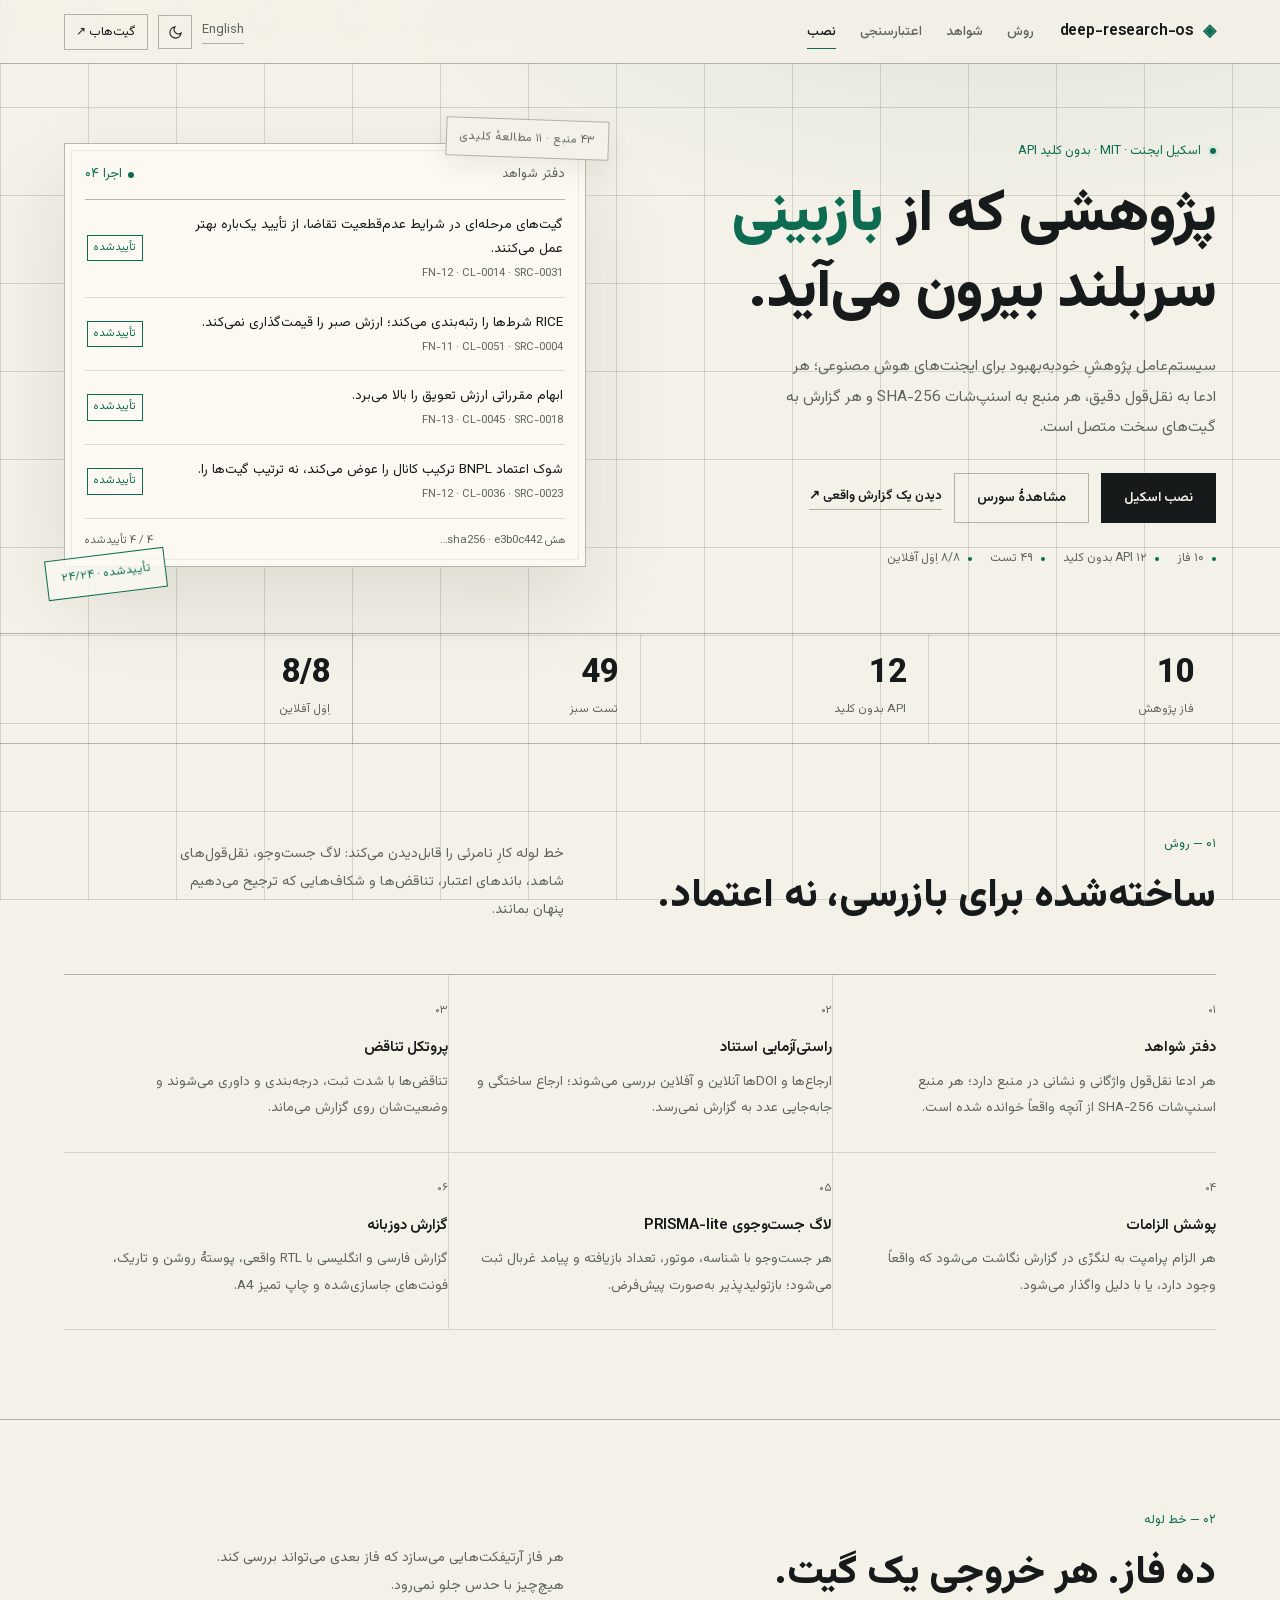
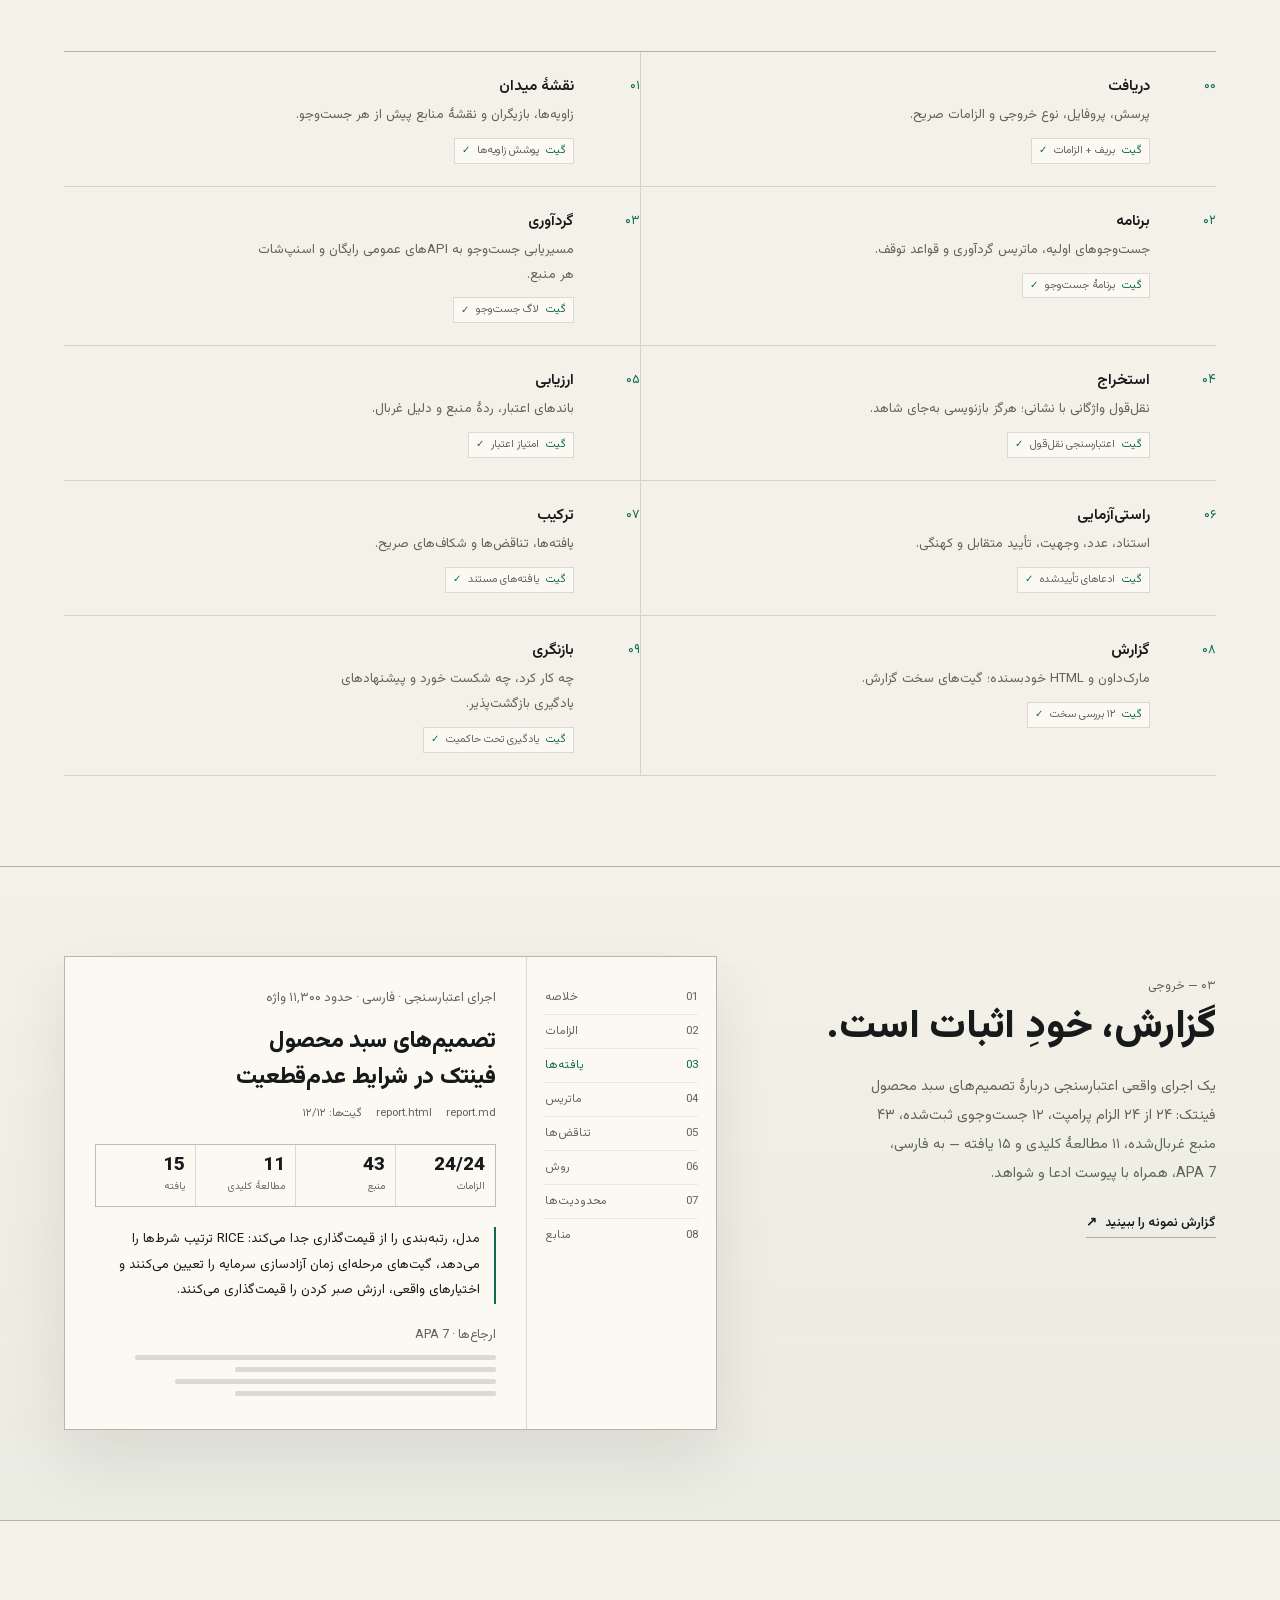
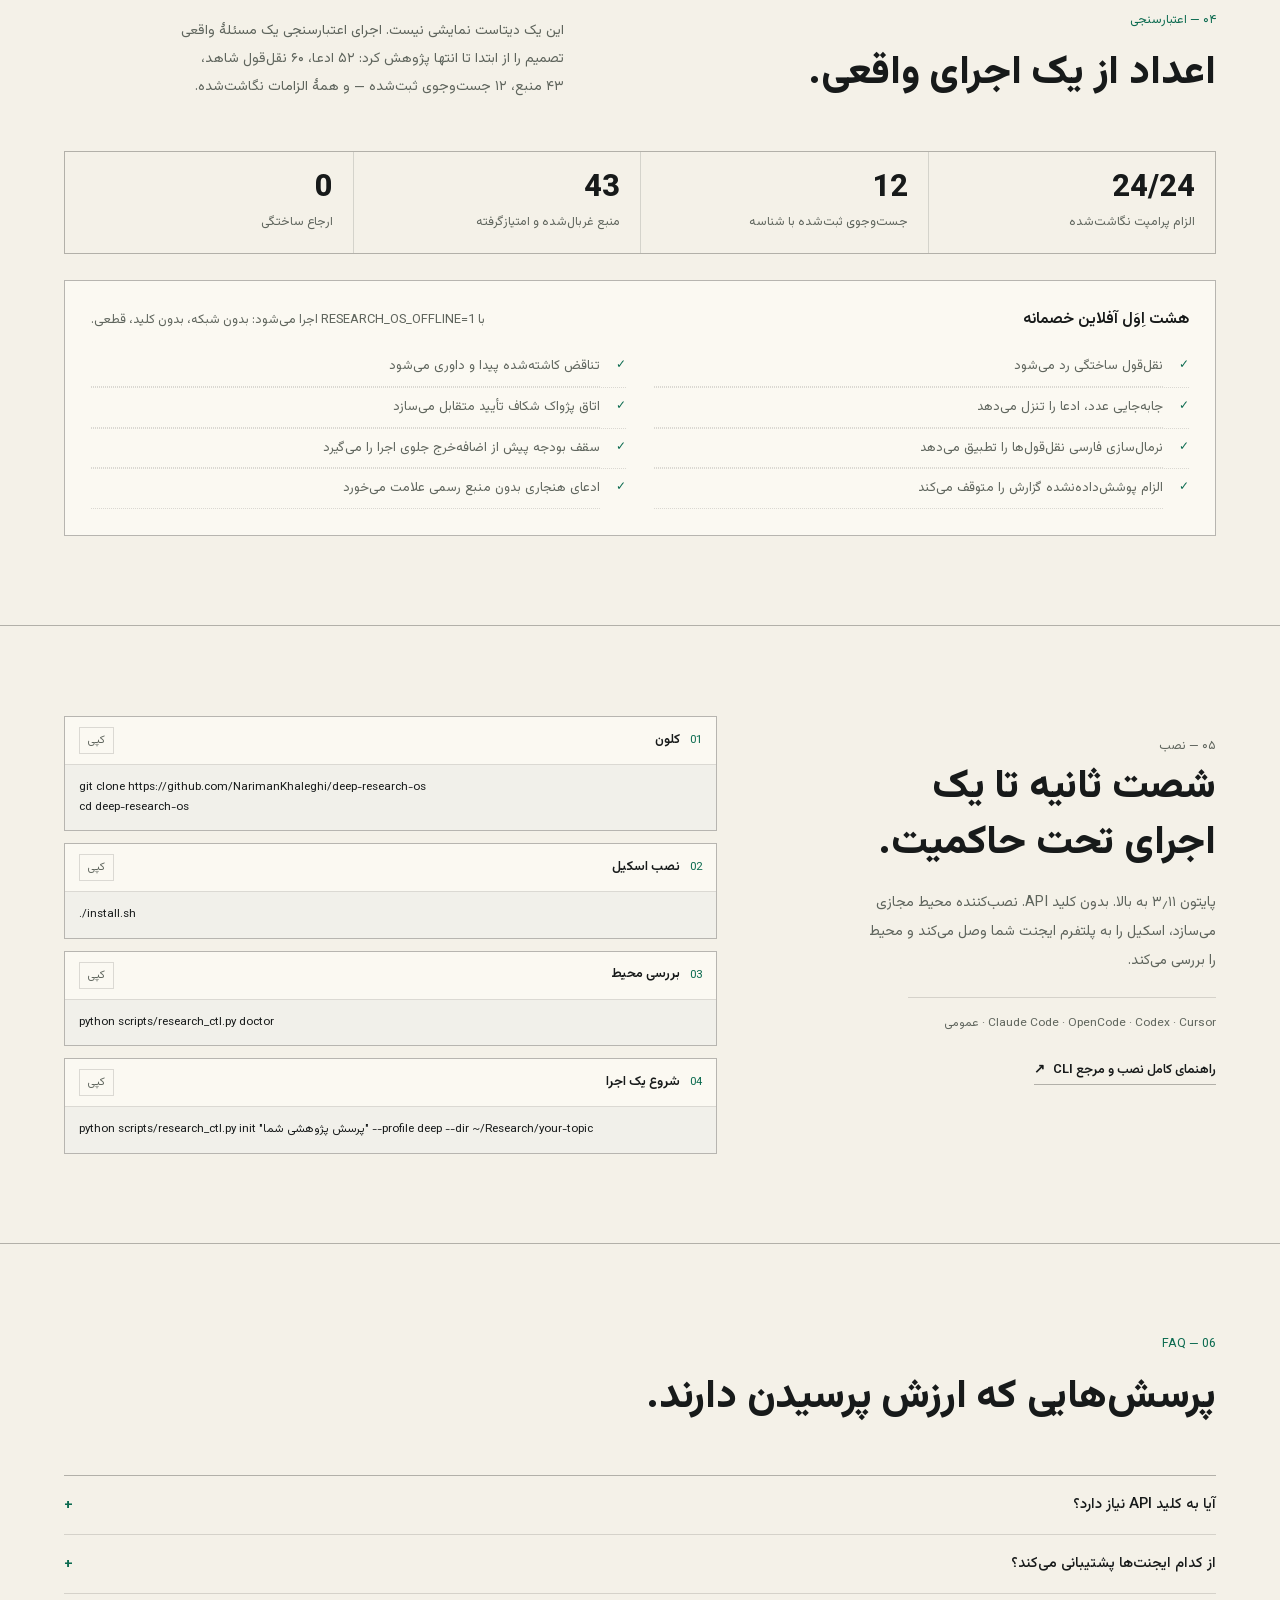
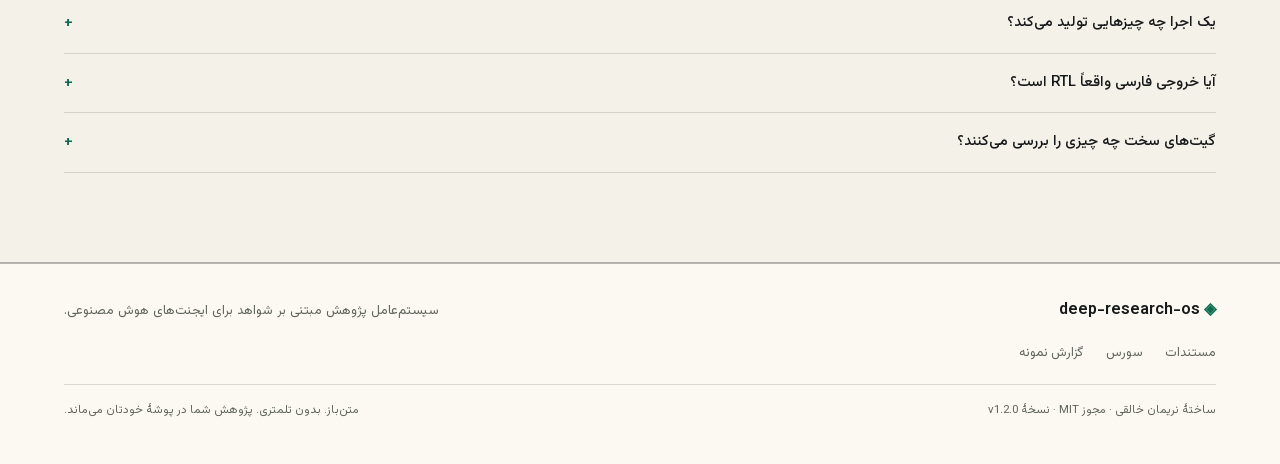
==== docs/fa/index.html @ d4788455 "feat(v1.2.0): bilingual research-instrument reports and Pages site - add EN/FA report i18n, claim & " ====
<!doctype html>
<html lang="fa" dir="rtl">
<head>
<meta charset="utf-8">
<meta name="viewport" content="width=device-width, initial-scale=1">
<meta name="color-scheme" content="light dark">
<title>deep-research-os — پژوهشی که از بازبینی سربلند بیرون می‌آید</title>
<meta name="description" content="سیستم‌عامل پژوهش متن‌باز برای ایجنت‌های هوش مصنوعی: دفتر شواهد، راستی‌آزمایی استناد، پروتکل تناقض، پوشش الزامات و گزارش دوزبانه با گیت‌های سخت. مجوز MIT، بدون کلید API.">
<meta name="author" content="Nariman Khaleghi">
<meta name="robots" content="index, follow, max-image-preview:large">
<link rel="canonical" href="https://narimankhaleghi.github.io/deep-research-os/fa/">
<link rel="alternate" hreflang="en" href="https://narimankhaleghi.github.io/deep-research-os/">
<link rel="alternate" hreflang="fa" href="https://narimankhaleghi.github.io/deep-research-os/fa/">
<link rel="alternate" hreflang="x-default" href="https://narimankhaleghi.github.io/deep-research-os/">

<meta property="og:type" content="website">
<meta property="og:site_name" content="deep-research-os">
<meta property="og:title" content="deep-research-os — پژوهشی که از بازبینی سربلند بیرون می‌آید">
<meta property="og:description" content="هر ادعا به نقل‌قول واژگانی، هر منبع به اسنپ‌شات SHA-256 و هر گزارش به گیت‌های سخت متصل است. متن‌باز، MIT، بدون نیاز به کلید API.">
<meta property="og:url" content="https://narimankhaleghi.github.io/deep-research-os/fa/">
<meta property="og:image" content="https://narimankhaleghi.github.io/deep-research-os/assets/og-fa.png">
<meta property="og:image:width" content="1200">
<meta property="og:image:height" content="630">
<meta property="og:image:alt" content="deep-research-os — پژوهشی که از بازبینی سربلند بیرون می‌آید">
<meta property="og:locale" content="fa_IR">
<meta property="og:locale:alternate" content="en_US">
<meta name="twitter:card" content="summary_large_image">
<meta name="twitter:title" content="deep-research-os — پژوهشی که از بازبینی سربلند بیرون می‌آید">
<meta name="twitter:description" content="هر ادعا به نقل‌قول واژگانی، هر منبع به اسنپ‌شات SHA-256 و هر گزارش به گیت‌های سخت متصل است. متن‌باز، MIT، بدون نیاز به کلید API.">
<meta name="twitter:image" content="https://narimankhaleghi.github.io/deep-research-os/assets/og-fa.png">

<meta name="theme-color" content="#f4f1e8" media="(prefers-color-scheme: light)">
<meta name="theme-color" content="#101412" media="(prefers-color-scheme: dark)">
<link rel="icon" href="../assets/favicon.svg" type="image/svg+xml">
<link rel="preload" href="../assets/fonts/vazirmatn-var.woff2" as="font" type="font/woff2" crossorigin>
<link rel="stylesheet" href="../assets/site.css?v=f79519493f">
<script type="application/ld+json">{"@context":"https://schema.org","@graph":[{"@type":"SoftwareApplication","name":"deep-research-os","description":"سیستم‌عامل پژوهش متن‌باز برای ایجنت‌های هوش مصنوعی: دفتر شواهد، راستی‌آزمایی استناد، پروتکل تناقض، پوشش الزامات و گزارش دوزبانه با گیت‌های سخت. مجوز MIT، بدون کلید API.","url":"https://narimankhaleghi.github.io/deep-research-os/fa/","image":"https://narimankhaleghi.github.io/deep-research-os/assets/og-fa.png","inLanguage":"fa","applicationCategory":"DeveloperApplication","operatingSystem":"Linux, macOS, Windows","softwareVersion":"1.2.0","codeRepository":"https://github.com/NarimanKhaleghi/deep-research-os","license":"https://opensource.org/license/mit","author":{"@type":"Person","name":"Nariman Khaleghi"},"offers":{"@type":"Offer","price":"0","priceCurrency":"USD"},"featureList":["دفتر شواهد","راستی‌آزمایی استناد","پروتکل تناقض","پوشش الزامات","لاگ جست‌وجوی PRISMA-lite","گزارش دوزبانه"]},{"@type":"FAQPage","inLanguage":"fa","mainEntity":[{"@type":"Question","name":"آیا به کلید API نیاز دارد؟","acceptedAnswer":{"@type":"Answer","text":"نه. دوازده API عمومی رایگان جست‌وجو، واکشی وب و استخراج PDF بدون کلید کار می‌کنند. کلید اختیاری فقط ظرفیت اضافه می‌کند؛ خط لوله برای اجرای بدون کلید طراحی شده است."}},{"@type":"Question","name":"از کدام ایجنت‌ها پشتیبانی می‌کند؟","acceptedAnswer":{"@type":"Answer","text":"Claude Code، OpenCode، Codex، Cursor و هر پوشهٔ اسکیل عمومی. نصب‌کننده پلتفرم‌ها را خودکار تشخیص می‌دهد و گردش‌کار در SKILL.md است."}},{"@type":"Question","name":"یک اجرا چه چیزهایی تولید می‌کند؟","acceptedAnswer":{"@type":"Answer","text":"بریف و برنامه، ژورنال جست‌وجو، اسنپ‌شات منابع، دفتر شواهد، گزارش راستی‌آزمایی، یافته‌ها، report.md، گزارش HTML خودبسنده و بازنگری."}},{"@type":"Question","name":"آیا خروجی فارسی واقعاً RTL است؟","acceptedAnswer":{"@type":"Answer","text":"بله. گزارش‌ها به انگلیسی یا فارسی (تشخیص خودکار یا --lang fa) با چیدمان راست‌به‌چپ، فونت وزیرمتن جاسازی‌شده، برچسب‌های ترجمه‌شده و ارجاع APA 7 رندر می‌شوند."}},{"@type":"Question","name":"گیت‌های سخت چه چیزی را بررسی می‌کنند؟","acceptedAnswer":{"@type":"Answer","text":"حل‌شدن شناسه‌ها، استناد هر سطر واقعی، تطابق اعداد با منابع، نبود جای‌نگهدار، نمایش تناقض‌های باز، برچسب ادعاهای ضعیف، پوشش الزامات و کامل‌بودن فیلدهای کتاب‌شناسی."}}]},{"@type":"HowTo","name":"شصت ثانیه تا یک اجرای تحت حاکمیت.","description":"پایتون ۳٫۱۱ به بالا. بدون کلید API. نصب‌کننده محیط مجازی می‌سازد، اسکیل را به پلتفرم ایجنت شما وصل می‌کند و محیط را بررسی می‌کند.","inLanguage":"fa","url":"https://narimankhaleghi.github.io/deep-research-os/fa/#install","step":[{"@type":"HowToStep","position":1,"name":"کلون","text":"کلون: git clone https://github.com/NarimanKhaleghi/deep-research-os\ncd deep-research-os"},{"@type":"HowToStep","position":2,"name":"نصب اسکیل","text":"نصب اسکیل: ./install.sh"},{"@type":"HowToStep","position":3,"name":"بررسی محیط","text":"بررسی محیط: python scripts/research_ctl.py doctor"},{"@type":"HowToStep","position":4,"name":"شروع یک اجرا","text":"شروع یک اجرا: python scripts/research_ctl.py init \"پرسش پژوهشی شما\" --profile deep --dir ~/Research/your-topic"}]}]}</script>
<script>
(function(){document.documentElement.classList.add("js");try{var t=localStorage.getItem("dro.theme");if(t){document.documentElement.setAttribute("data-theme",t);}}catch(e){}})();
</script>
</head>
<body>
<a class="skip" href="#main">پرش به محتوا</a>

<header class="nav">
  <div class="wrap nav-inner">
    <a class="brand" href="../" aria-label="deep-research-os — home">
      <span class="mark" aria-hidden="true">◈</span> deep-research-os
    </a>
    <nav class="navlinks" id="navlinks" aria-label="Primary">
      <a href="#how">روش</a>
      <a href="#evidence">شواهد</a>
      <a href="#validation">اعتبارسنجی</a>
      <a href="#install">نصب</a>
    </nav>
    <div class="tools">
      <a class="langbtn" href="../" hreflang="en" lang="en">English</a>
      <button class="iconbtn" id="theme-toggle" type="button" aria-pressed="false" aria-label="تغییر پوسته" title="تغییر پوسته">
        <svg class="icon-moon" viewBox="0 0 24 24" fill="none" stroke="currentColor" stroke-width="1.7" aria-hidden="true"><path d="M21 12.8A9 9 0 1 1 11.2 3a7 7 0 0 0 9.8 9.8Z"/></svg>
        <svg class="icon-sun" viewBox="0 0 24 24" fill="none" stroke="currentColor" stroke-width="1.7" aria-hidden="true"><circle cx="12" cy="12" r="4"/><path d="M12 2v2M12 20v2M4.9 4.9l1.4 1.4M17.7 17.7l1.4 1.4M2 12h2M20 12h2M4.9 19.1l1.4-1.4M17.7 6.3l1.4-1.4"/></svg>
      </button>
      <a class="gh" href="https://github.com/NarimanKhaleghi/deep-research-os">گیت‌هاب <span aria-hidden="true">↗</span></a>
      <button class="burger" id="menu-toggle" type="button" aria-expanded="false" aria-controls="navlinks" aria-label="منو">
        <span></span><span></span>
      </button>
    </div>
  </div>
</header>

<main id="main">
  <section class="hero">
    <div class="wrap hero-grid">
      <div class="hero-copy">
        <p class="eyebrow"><span class="dot" aria-hidden="true"></span>اسکیل ایجنت · MIT · بدون کلید API</p>
        <h1>پژوهشی که از <em>بازبینی</em> سربلند بیرون می‌آید.</h1>
        <p class="lede">سیستم‌عامل پژوهشِ خودبه‌بهبود برای ایجنت‌های هوش مصنوعی؛ هر ادعا به نقل‌قول دقیق، هر منبع به اسنپ‌شات SHA-256 و هر گزارش به گیت‌های سخت متصل است.</p>
        <div class="cta">
          <a class="btn primary" href="#install">نصب اسکیل</a>
          <a class="btn ghost" href="https://github.com/NarimanKhaleghi/deep-research-os">مشاهدهٔ سورس</a>
          <a class="link-arrow" href="samples/report.html">دیدن یک گزارش واقعی <span aria-hidden="true">↗</span></a>
        </div>
        <ul class="proof">
<li>۱۰ فاز</li><li>۱۲ API بدون کلید</li><li>۴۹ تست</li><li>۸/۸ اِوَل آفلاین</li>        </ul>
      </div>
      <div class="hero-art">
        <div class="slip">۴۳ منبع · ۱۱ مطالعهٔ کلیدی</div>
        <div class="ledger" aria-label="دفتر شواهد">
          <div class="lhead"><span class="mono">دفتر شواهد</span><span class="live mono"><i aria-hidden="true"></i>اجرا ۰۴</span></div>
          <div class="lrow" style="--i:0">
            <p class="lclaim">گیت‌های مرحله‌ای در شرایط عدم‌قطعیت تقاضا، از تأیید یک‌باره بهتر عمل می‌کنند.</p>
            <span class="lsrc">FN-12 · CL-0014 · SRC-0031</span>
            <span class="chip verified">تأییدشده</span>
          </div>
          <div class="lrow" style="--i:1">
            <p class="lclaim">RICE شرط‌ها را رتبه‌بندی می‌کند؛ ارزش صبر را قیمت‌گذاری نمی‌کند.</p>
            <span class="lsrc">FN-11 · CL-0051 · SRC-0004</span>
            <span class="chip verified">تأییدشده</span>
          </div>
          <div class="lrow" style="--i:2">
            <p class="lclaim">ابهام مقرراتی ارزش تعویق را بالا می‌برد.</p>
            <span class="lsrc">FN-13 · CL-0045 · SRC-0018</span>
            <span class="chip verified">تأییدشده</span>
          </div>
          <div class="lrow" style="--i:3">
            <p class="lclaim">شوک اعتماد BNPL ترکیب کانال را عوض می‌کند، نه ترتیب گیت‌ها را.</p>
            <span class="lsrc">FN-12 · CL-0036 · SRC-0023</span>
            <span class="chip verified">تأییدشده</span>
          </div>
          <div class="lfoot"><span>هش sha256 · e3b0c442…</span><span>۴ / ۴ تأییدشده</span></div>
        </div>
        <div class="stamp">تأییدشده · ۲۴/۲۴</div>
      </div>
    </div>
  </section>

  <section class="metrics" aria-label="Key numbers">
    <div class="wrap">
      <div class="band">
        <div class="metric"><div class="mvalue" data-count="10">10</div><div class="mlabel">فاز پژوهش</div></div>
        <div class="metric"><div class="mvalue" data-count="12">12</div><div class="mlabel">API بدون کلید</div></div>
        <div class="metric"><div class="mvalue" data-count="49">49</div><div class="mlabel">تست سبز</div></div>
        <div class="metric"><div class="mvalue" data-count="8/8">8/8</div><div class="mlabel">اِوَل آفلاین</div></div>
      </div>
    </div>
  </section>

  <section class="section" id="how">
    <div class="wrap">
      <div class="fhead reveal">
        <div><p class="kicker">۰۱ — روش</p><h2>ساخته‌شده برای بازرسی، نه اعتماد.</h2></div>
        <p>خط لوله کارِ نامرئی را قابل‌دیدن می‌کند: لاگ جست‌وجو، نقل‌قول‌های شاهد، باندهای اعتبار، تناقض‌ها و شکاف‌هایی که ترجیح می‌دهیم پنهان بمانند.</p>
      </div>
      <div class="fgrid">
        <article class="fitem reveal" style="--i:0">
          <div class="fnum">۰۱</div>
          <h3>دفتر شواهد</h3>
          <p>هر ادعا نقل‌قول واژگانی و نشانی در منبع دارد؛ هر منبع اسنپ‌شات SHA-256 از آنچه واقعاً خوانده شده است.</p>
        </article>
        <article class="fitem reveal" style="--i:1">
          <div class="fnum">۰۲</div>
          <h3>راستی‌آزمایی استناد</h3>
          <p>ارجاع‌ها و DOIها آنلاین و آفلاین بررسی می‌شوند؛ ارجاع ساختگی و جابه‌جایی عدد به گزارش نمی‌رسد.</p>
        </article>
        <article class="fitem reveal" style="--i:2">
          <div class="fnum">۰۳</div>
          <h3>پروتکل تناقض</h3>
          <p>تناقض‌ها با شدت ثبت، درجه‌بندی و داوری می‌شوند و وضعیت‌شان روی گزارش می‌ماند.</p>
        </article>
        <article class="fitem reveal" style="--i:3">
          <div class="fnum">۰۴</div>
          <h3>پوشش الزامات</h3>
          <p>هر الزام پرامپت به لنگرِّی در گزارش نگاشت می‌شود که واقعاً وجود دارد، یا با دلیل واگذار می‌شود.</p>
        </article>
        <article class="fitem reveal" style="--i:4">
          <div class="fnum">۰۵</div>
          <h3>لاگ جست‌وجوی PRISMA-lite</h3>
          <p>هر جست‌وجو با شناسه، موتور، تعداد بازیافته و پیامد غربال ثبت می‌شود؛ بازتولیدپذیر به‌صورت پیش‌فرض.</p>
        </article>
        <article class="fitem reveal" style="--i:5">
          <div class="fnum">۰۶</div>
          <h3>گزارش دوزبانه</h3>
          <p>گزارش فارسی و انگلیسی با RTL واقعی، پوستهٔ روشن و تاریک، فونت‌های جاسازی‌شده و چاپ تمیز A4.</p>
        </article>
      </div>
    </div>
  </section>

  <section class="section" id="pipeline">
    <div class="wrap">
      <div class="fhead reveal">
        <div><p class="kicker">۰۲ — خط لوله</p><h2>ده فاز. هر خروجی یک گیت.</h2></div>
        <p>هر فاز آرتیفکت‌هایی می‌سازد که فاز بعدی می‌تواند بررسی کند. هیچ‌چیز با حدس جلو نمی‌رود.</p>
      </div>
      <ol class="phases">
        <li class="phase reveal" style="--i:0">
          <span class="pnum">۰۰</span>
          <div class="pbody">
            <h3>دریافت</h3>
            <p>پرسش، پروفایل، نوع خروجی و الزامات صریح.</p>
            <span class="pgate"><span>گیت</span> بریف + الزامات</span>
          </div>
        </li>
        <li class="phase reveal" style="--i:1">
          <span class="pnum">۰۱</span>
          <div class="pbody">
            <h3>نقشهٔ میدان</h3>
            <p>زاویه‌ها، بازیگران و نقشهٔ منابع پیش از هر جست‌وجو.</p>
            <span class="pgate"><span>گیت</span> پوشش زاویه‌ها</span>
          </div>
        </li>
        <li class="phase reveal" style="--i:2">
          <span class="pnum">۰۲</span>
          <div class="pbody">
            <h3>برنامه</h3>
            <p>جست‌وجوهای اولیه، ماتریس گردآوری و قواعد توقف.</p>
            <span class="pgate"><span>گیت</span> برنامهٔ جست‌وجو</span>
          </div>
        </li>
        <li class="phase reveal" style="--i:3">
          <span class="pnum">۰۳</span>
          <div class="pbody">
            <h3>گردآوری</h3>
            <p>مسیریابی جست‌وجو به APIهای عمومی رایگان و اسنپ‌شات هر منبع.</p>
            <span class="pgate"><span>گیت</span> لاگ جست‌وجو</span>
          </div>
        </li>
        <li class="phase reveal" style="--i:4">
          <span class="pnum">۰۴</span>
          <div class="pbody">
            <h3>استخراج</h3>
            <p>نقل‌قول واژگانی با نشانی؛ هرگز بازنویسی به‌جای شاهد.</p>
            <span class="pgate"><span>گیت</span> اعتبارسنجی نقل‌قول</span>
          </div>
        </li>
        <li class="phase reveal" style="--i:5">
          <span class="pnum">۰۵</span>
          <div class="pbody">
            <h3>ارزیابی</h3>
            <p>باندهای اعتبار، ردهٔ منبع و دلیل غربال.</p>
            <span class="pgate"><span>گیت</span> امتیاز اعتبار</span>
          </div>
        </li>
        <li class="phase reveal" style="--i:6">
          <span class="pnum">۰۶</span>
          <div class="pbody">
            <h3>راستی‌آزمایی</h3>
            <p>استناد، عدد، وجهیت، تأیید متقابل و کهنگی.</p>
            <span class="pgate"><span>گیت</span> ادعاهای تأییدشده</span>
          </div>
        </li>
        <li class="phase reveal" style="--i:7">
          <span class="pnum">۰۷</span>
          <div class="pbody">
            <h3>ترکیب</h3>
            <p>یافته‌ها، تناقض‌ها و شکاف‌های صریح.</p>
            <span class="pgate"><span>گیت</span> یافته‌های مستند</span>
          </div>
        </li>
        <li class="phase reveal" style="--i:8">
          <span class="pnum">۰۸</span>
          <div class="pbody">
            <h3>گزارش</h3>
            <p>مارک‌داون و HTML خودبسنده؛ گیت‌های سخت گزارش.</p>
            <span class="pgate"><span>گیت</span> ۱۲ بررسی سخت</span>
          </div>
        </li>
        <li class="phase reveal" style="--i:9">
          <span class="pnum">۰۹</span>
          <div class="pbody">
            <h3>بازنگری</h3>
            <p>چه کار کرد، چه شکست خورد و پیشنهادهای یادگیری بازگشت‌پذیر.</p>
            <span class="pgate"><span>گیت</span> یادگیری تحت حاکمیت</span>
          </div>
        </li>
      </ol>
    </div>
  </section>

  <section class="section preview" id="evidence">
    <div class="wrap pgrid">
      <div class="pintro reveal">
        <p class="kicker">۰۳ — خروجی</p>
        <h2>گزارش، خودِ اثبات است.</h2>
        <p>یک اجرای واقعی اعتبارسنجی دربارهٔ تصمیم‌های سبد محصول فینتک: ۲۴ از ۲۴ الزام پرامپت، ۱۲ جست‌وجوی ثبت‌شده، ۴۳ منبع غربال‌شده، ۱۱ مطالعهٔ کلیدی و ۱۵ یافته — به فارسی، APA 7، همراه با پیوست ادعا و شواهد.</p>
        <a class="plink" href="samples/report.html">گزارش نمونه را ببینید <span aria-hidden="true">↗</span></a>
      </div>
      <div class="sheet reveal" style="--i:1">
        <aside class="toc" aria-label="Report contents">
          <div><span>01</span><span>خلاصه</span></div>
          <div><span>02</span><span>الزامات</span></div>
          <div class="on"><span>03</span><span>یافته‌ها</span></div>
          <div><span>04</span><span>ماتریس</span></div>
          <div><span>05</span><span>تناقض‌ها</span></div>
          <div><span>06</span><span>روش</span></div>
          <div><span>07</span><span>محدودیت‌ها</span></div>
          <div><span>08</span><span>منابع</span></div>
        </aside>
        <article class="doc">
          <span class="mono dsub">اجرای اعتبارسنجی · فارسی · حدود ۱۱٬۳۰۰ واژه</span>
          <h3>تصمیم‌های سبد محصول فینتک در شرایط عدم‌قطعیت</h3>
          <div class="docmeta"><span>report.md</span><span>report.html</span><span>گیت‌ها: ۱۲/۱۲</span></div>
          <div class="rstats">
            <div class="rstat"><b>24/24</b><span>الزامات</span></div>
            <div class="rstat"><b>43</b><span>منبع</span></div>
            <div class="rstat"><b>11</b><span>مطالعهٔ کلیدی</span></div>
            <div class="rstat"><b>15</b><span>یافته</span></div>
          </div>
          <p class="rtext">مدل، رتبه‌بندی را از قیمت‌گذاری جدا می‌کند: RICE ترتیب شرط‌ها را می‌دهد، گیت‌های مرحله‌ای زمان آزادسازی سرمایه را تعیین می‌کنند و اختیارهای واقعی، ارزش صبر کردن را قیمت‌گذاری می‌کنند.</p>
          <span class="mono refs">ارجاع‌ها · APA 7</span>
          <div class="refline w90"></div><div class="refline w65"></div><div class="refline w80"></div><div class="refline w65"></div>
        </article>
      </div>
    </div>
  </section>

  <section class="section validation" id="validation">
    <div class="wrap">
      <div class="fhead reveal">
        <div><p class="kicker">۰۴ — اعتبارسنجی</p><h2>اعداد از یک اجرای واقعی.</h2></div>
        <p>این یک دیتاست نمایشی نیست. اجرای اعتبارسنجی یک مسئلهٔ واقعی تصمیم را از ابتدا تا انتها پژوهش کرد: ۵۲ ادعا، ۶۰ نقل‌قول شاهد، ۴۳ منبع، ۱۲ جست‌وجوی ثبت‌شده — و همهٔ الزامات نگاشت‌شده.</p>
      </div>
      <div class="vstats reveal">
        <div class="vstat"><b data-count="24/24">24/24</b><span>الزام پرامپت نگاشت‌شده</span></div>
        <div class="vstat"><b data-count="12">12</b><span>جست‌وجوی ثبت‌شده با شناسه</span></div>
        <div class="vstat"><b data-count="43">43</b><span>منبع غربال‌شده و امتیازگرفته</span></div>
        <div class="vstat"><b data-count="0">0</b><span>ارجاع ساختگی</span></div>
      </div>
      <div class="evals reveal">
        <div class="evals-head">
          <h3>هشت اِوَل آفلاین خصمانه</h3>
          <p class="mono">با RESEARCH_OS_OFFLINE=1 اجرا می‌شود: بدون شبکه، بدون کلید، قطعی.</p>
        </div>
        <ol class="evals-grid">
<li>نقل‌قول ساختگی رد می‌شود</li><li>تناقض کاشته‌شده پیدا و داوری می‌شود</li><li>جابه‌جایی عدد، ادعا را تنزل می‌دهد</li><li>اتاق پژواک شکاف تأیید متقابل می‌سازد</li><li>نرمال‌سازی فارسی نقل‌قول‌ها را تطبیق می‌دهد</li><li>سقف بودجه پیش از اضافه‌خرج جلوی اجرا را می‌گیرد</li><li>الزام پوشش‌داده‌نشده گزارش را متوقف می‌کند</li><li>ادعای هنجاری بدون منبع رسمی علامت می‌خورد</li>        </ol>
      </div>
    </div>
  </section>

  <section class="section install" id="install">
    <div class="wrap install-grid">
      <div class="pintro reveal">
        <p class="kicker">۰۵ — نصب</p>
        <h2>شصت ثانیه تا یک اجرای تحت حاکمیت.</h2>
        <p>پایتون ۳٫۱۱ به بالا. بدون کلید API. نصب‌کننده محیط مجازی می‌سازد، اسکیل را به پلتفرم ایجنت شما وصل می‌کند و محیط را بررسی می‌کند.</p>
        <p class="platforms">Claude Code · OpenCode · Codex · Cursor · عمومی</p>
        <a class="plink" href="https://github.com/NarimanKhaleghi/deep-research-os#readme">راهنمای کامل نصب و مرجع CLI <span aria-hidden="true">↗</span></a>
      </div>
      <div class="steps">
        <div class="step reveal" style="--i:0">
          <div class="step-head">
            <span class="step-n">01</span>
            <h3>کلون</h3>
            <button class="copy" type="button" data-copy="کپی" data-copied="کپی شد">کپی</button>
          </div>
          <pre tabindex="0" aria-label="کلون"><code>git clone https://github.com/NarimanKhaleghi/deep-research-os
cd deep-research-os</code></pre>
        </div>
        <div class="step reveal" style="--i:1">
          <div class="step-head">
            <span class="step-n">02</span>
            <h3>نصب اسکیل</h3>
            <button class="copy" type="button" data-copy="کپی" data-copied="کپی شد">کپی</button>
          </div>
          <pre tabindex="0" aria-label="نصب اسکیل"><code>./install.sh</code></pre>
        </div>
        <div class="step reveal" style="--i:2">
          <div class="step-head">
            <span class="step-n">03</span>
            <h3>بررسی محیط</h3>
            <button class="copy" type="button" data-copy="کپی" data-copied="کپی شد">کپی</button>
          </div>
          <pre tabindex="0" aria-label="بررسی محیط"><code>python scripts/research_ctl.py doctor</code></pre>
        </div>
        <div class="step reveal" style="--i:3">
          <div class="step-head">
            <span class="step-n">04</span>
            <h3>شروع یک اجرا</h3>
            <button class="copy" type="button" data-copy="کپی" data-copied="کپی شد">کپی</button>
          </div>
          <pre tabindex="0" aria-label="شروع یک اجرا"><code>python scripts/research_ctl.py init "پرسش پژوهشی شما" --profile deep --dir ~/Research/your-topic</code></pre>
        </div>
      </div>
    </div>
  </section>

  <section class="section faq" id="faq">
    <div class="wrap">
      <div class="fhead reveal">
        <div><p class="kicker">06 — FAQ</p><h2>پرسش‌هایی که ارزش پرسیدن دارند.</h2></div>
      </div>
      <div class="faq-list reveal">
        <details>
          <summary>آیا به کلید API نیاز دارد؟</summary>
          <p>نه. دوازده API عمومی رایگان جست‌وجو، واکشی وب و استخراج PDF بدون کلید کار می‌کنند. کلید اختیاری فقط ظرفیت اضافه می‌کند؛ خط لوله برای اجرای بدون کلید طراحی شده است.</p>
        </details>
        <details>
          <summary>از کدام ایجنت‌ها پشتیبانی می‌کند؟</summary>
          <p>Claude Code، OpenCode، Codex، Cursor و هر پوشهٔ اسکیل عمومی. نصب‌کننده پلتفرم‌ها را خودکار تشخیص می‌دهد و گردش‌کار در SKILL.md است.</p>
        </details>
        <details>
          <summary>یک اجرا چه چیزهایی تولید می‌کند؟</summary>
          <p>بریف و برنامه، ژورنال جست‌وجو، اسنپ‌شات منابع، دفتر شواهد، گزارش راستی‌آزمایی، یافته‌ها، report.md، گزارش HTML خودبسنده و بازنگری.</p>
        </details>
        <details>
          <summary>آیا خروجی فارسی واقعاً RTL است؟</summary>
          <p>بله. گزارش‌ها به انگلیسی یا فارسی (تشخیص خودکار یا --lang fa) با چیدمان راست‌به‌چپ، فونت وزیرمتن جاسازی‌شده، برچسب‌های ترجمه‌شده و ارجاع APA 7 رندر می‌شوند.</p>
        </details>
        <details>
          <summary>گیت‌های سخت چه چیزی را بررسی می‌کنند؟</summary>
          <p>حل‌شدن شناسه‌ها، استناد هر سطر واقعی، تطابق اعداد با منابع، نبود جای‌نگهدار، نمایش تناقض‌های باز، برچسب ادعاهای ضعیف، پوشش الزامات و کامل‌بودن فیلدهای کتاب‌شناسی.</p>
        </details>
      </div>
    </div>
  </section>
</main>

<footer class="footer">
  <div class="wrap">
    <div class="foot-main">
      <div class="foot-brand"><span class="mark" aria-hidden="true">◈</span> deep-research-os</div>
      <p class="foot-tag">سیستم‌عامل پژوهش مبتنی بر شواهد برای ایجنت‌های هوش مصنوعی.</p>
    </div>
    <div class="foot-links">
      <a href="https://github.com/NarimanKhaleghi/deep-research-os#readme">مستندات</a>
      <a href="https://github.com/NarimanKhaleghi/deep-research-os">سورس</a>
      <a href="samples/report.html">گزارش نمونه</a>
    </div>
    <div class="foot-legal">
      <span>ساختهٔ نریمان خالقی · مجوز MIT · نسخهٔ v1.2.0</span>
      <span>متن‌باز. بدون تلمتری. پژوهش شما در پوشهٔ خودتان می‌ماند.</span>
    </div>
  </div>
</footer>

<script src="../assets/site.js?v=f79519493f" defer></script>
</body>
</html>
---- docs/assets/site.css ----
/* deep-research-os — landing site ("Research Instrument", direction A) */

@font-face{font-family:"Instrument Serif";font-style:normal;font-weight:400;font-display:swap;src:url("fonts/instrument-serif.woff2") format("woff2")}
@font-face{font-family:"Instrument Serif";font-style:italic;font-weight:400;font-display:swap;src:url("fonts/instrument-serif-italic.woff2") format("woff2")}
@font-face{font-family:"Source Serif 4";font-style:normal;font-weight:200 900;font-display:swap;src:url("fonts/source-serif-var.woff2") format("woff2")}
@font-face{font-family:"Source Serif 4";font-style:italic;font-weight:200 900;font-display:swap;src:url("fonts/source-serif-italic.woff2") format("woff2")}
@font-face{font-family:"Inter";font-style:normal;font-weight:100 900;font-display:swap;src:url("fonts/inter-var.woff2") format("woff2")}
@font-face{font-family:"IBM Plex Mono";font-style:normal;font-weight:400;font-display:swap;src:url("fonts/ibm-plex-mono.woff2") format("woff2")}
@font-face{font-family:"Vazirmatn";font-style:normal;font-weight:100 900;font-display:swap;src:url("fonts/vazirmatn-var.woff2") format("woff2")}

:root{
  --paper:#f4f1e8; --paper2:#fbf9f2; --ink:#171a1a; --muted:#5f655d;
  --line:rgba(23,26,26,.14); --line2:rgba(23,26,26,.30);
  --accent:#0c6b50; --accent-soft:#dbe9e1; --stamp:#0c6b50;
  --display:"Instrument Serif",Georgia,serif;
  --display-rtl:"Vazirmatn",Tahoma,sans-serif;
  --ui:"Inter",system-ui,-apple-system,"Segoe UI",sans-serif;
  --body:"Source Serif 4",Georgia,serif;
  --mono:"IBM Plex Mono",ui-monospace,Menlo,monospace;
  --max:1240px; --nav-h:64px;
}
html[data-theme="dark"]{
  --paper:#101412; --paper2:#171c18; --ink:#ece9dd; --muted:#a0a79b;
  --line:rgba(236,233,221,.14); --line2:rgba(236,233,221,.30);
  --accent:#71d8ae; --accent-soft:#162d25; --stamp:#71d8ae;
}
@media (prefers-color-scheme:dark){
  html:not([data-theme]){
    --paper:#101412; --paper2:#171c18; --ink:#ece9dd; --muted:#a0a79b;
    --line:rgba(236,233,221,.14); --line2:rgba(236,233,221,.30);
    --accent:#71d8ae; --accent-soft:#162d25; --stamp:#71d8ae;
  }
}
html[dir="rtl"]{
  --display:var(--display-rtl); --ui:"Vazirmatn",Tahoma,sans-serif;
  --body:"Vazirmatn",Tahoma,sans-serif; --mono:"Vazirmatn",Tahoma,sans-serif;
}
*{box-sizing:border-box}
html{scroll-behavior:smooth;scroll-padding-top:calc(var(--nav-h) + 16px)}
@media (prefers-reduced-motion:reduce){html{scroll-behavior:auto}}
body{
  margin:0;background:var(--paper);color:var(--ink);font-family:var(--ui);
  font-size:16px;line-height:1.65;-webkit-text-size-adjust:100%;
  background-image:
    radial-gradient(1100px 520px at 78% -8%,color-mix(in srgb,var(--accent) 10%,transparent),transparent 60%),
    repeating-linear-gradient(90deg,var(--line) 0 1px,transparent 1px 88px),
    repeating-linear-gradient(0deg,var(--line) 0 1px,transparent 1px 88px);
  background-attachment:fixed;
  transition:background-color .35s,color .35s;
}
::selection{background:var(--accent-soft);color:var(--ink)}
a{color:inherit;text-decoration:none}
a:hover{text-decoration:none}
:focus-visible{outline:2px solid var(--accent);outline-offset:3px}
img,svg{max-width:100%}
h1,h2,h3{text-wrap:balance;margin:0}
p{text-wrap:pretty}
.wrap{max-width:var(--max);margin:0 auto;padding-inline:clamp(20px,4vw,44px)}
.mono{font-family:var(--mono);font-size:.68rem;letter-spacing:.06em}
html[dir="rtl"] .mono{font-family:var(--ui);font-size:.8rem;letter-spacing:0}
.skip{position:fixed;inset-block-start:-80px;inset-inline-start:12px;z-index:100;background:var(--ink);color:var(--paper);padding:10px 14px;font:600 .8rem/1 var(--ui);border:1px solid var(--line2)}
.skip:focus{inset-block-start:8px}

/* ------------------------------------------------------------------- nav */
.nav{position:sticky;top:0;z-index:50;height:var(--nav-h);border-bottom:1px solid var(--line2);background:color-mix(in srgb,var(--paper) 88%,transparent);backdrop-filter:blur(10px)}
.nav-inner{height:var(--nav-h);display:flex;align-items:center;gap:26px}
.brand{display:inline-flex;align-items:center;gap:9px;font-weight:600;font-size:.98rem;letter-spacing:-.01em;white-space:nowrap}
.brand .mark{color:var(--accent);font-size:1.08rem}
.navlinks{display:flex;align-items:center;gap:24px;color:var(--muted);font-size:.83rem;font-weight:500}
.navlinks a{position:relative;padding-block:4px}
.navlinks a::after{content:"";position:absolute;inset-inline:0;bottom:-2px;height:1px;background:var(--accent);transform:scaleX(0);transform-origin:left;transition:transform .22s ease}
html[dir="rtl"] .navlinks a::after{transform-origin:right}
.navlinks a:hover{color:var(--ink)}
.navlinks a:hover::after,.navlinks a.active::after{transform:scaleX(1)}
.navlinks a.active{color:var(--ink)}
.tools{margin-inline-start:auto;display:flex;align-items:center;gap:10px}
.langbtn{font-family:var(--mono);font-size:.7rem;letter-spacing:.03em;border-bottom:1px solid var(--line2);padding-bottom:2px;color:var(--muted)}
html[dir="rtl"] .langbtn{font-family:var(--ui);font-size:.8rem;letter-spacing:0}
.langbtn:hover{color:var(--ink);border-color:var(--ink)}
.iconbtn{display:inline-grid;place-items:center;width:34px;height:34px;border:1px solid var(--line2);background:transparent;color:var(--ink);cursor:pointer;padding:0}
.iconbtn:hover{border-color:var(--ink)}
.iconbtn svg{width:15px;height:15px}
.icon-sun{display:none}
html[data-theme="dark"] .icon-sun{display:block}
html[data-theme="dark"] .icon-moon{display:none}
@media (prefers-color-scheme:dark){
  html:not([data-theme]) .icon-sun{display:block}
  html:not([data-theme]) .icon-moon{display:none}
}
.gh{font-family:var(--mono);font-size:.68rem;letter-spacing:.03em;border:1px solid var(--line2);padding:7px 11px;color:var(--ink)}
html[dir="rtl"] .gh{font-family:var(--ui);font-size:.78rem;letter-spacing:0}
.gh:hover{border-color:var(--accent);color:var(--accent)}
.burger{display:none;width:34px;height:34px;border:1px solid var(--line2);background:transparent;cursor:pointer;padding:9px 8px;flex-direction:column;justify-content:space-between}
.burger span{display:block;height:1.5px;background:var(--ink);transition:transform .2s,opacity .2s}
.burger[aria-expanded="true"] span:first-child{transform:translateY(6px) rotate(45deg)}
.burger[aria-expanded="true"] span:last-child{transform:translateY(-6px) rotate(-45deg)}

/* ------------------------------------------------------------------ hero */
.hero{padding-block:clamp(44px,6vw,80px) clamp(38px,5vw,64px)}
.hero-grid{display:grid;grid-template-columns:minmax(0,1.04fr) minmax(340px,.96fr);gap:clamp(34px,5vw,76px);align-items:center}
.eyebrow{display:flex;align-items:center;gap:9px;color:var(--accent);font-family:var(--mono);font-size:.68rem;letter-spacing:.14em;text-transform:uppercase;margin:0 0 16px}
html[dir="rtl"] .eyebrow{font-family:var(--ui);font-size:.8rem;letter-spacing:0;text-transform:none}
.dot{width:6px;height:6px;border-radius:50%;background:var(--accent);box-shadow:0 0 0 3px var(--accent-soft);flex:none}
h1{font-family:var(--display);font-weight:400;font-size:clamp(52px,6.8vw,104px);line-height:.94;letter-spacing:-.025em;margin:0 0 20px}
h1 em{font-style:italic;color:var(--accent)}
html[dir="rtl"] h1{font-weight:800;font-size:clamp(34px,4.6vw,62px);line-height:1.3;letter-spacing:-.01em}
html[dir="rtl"] h1 em{font-style:normal;color:var(--accent)}
.lede{font-family:var(--body);font-size:clamp(17px,1.4vw,20px);line-height:1.62;color:var(--muted);max-width:56ch;margin:0}
html[dir="rtl"] .lede{font-family:var(--ui);font-size:clamp(15px,1.2vw,17px);line-height:2;max-width:49ch}
.cta{display:flex;flex-wrap:wrap;align-items:center;gap:12px;margin-top:30px}
.btn{display:inline-flex;align-items:center;justify-content:center;gap:8px;padding:13px 22px;border:1px solid var(--line2);font-size:.84rem;font-weight:600;transition:background .2s,color .2s,border-color .2s,transform .2s}
.btn:hover{transform:translateY(-1px)}
.btn.primary{background:var(--ink);color:var(--paper);border-color:var(--ink)}
.btn.primary:hover{background:var(--accent);border-color:var(--accent);color:#fff}
html[data-theme="dark"] .btn.primary{background:var(--accent);border-color:var(--accent);color:#0c1310}
.btn.ghost{border-color:var(--line2);color:var(--ink);background:transparent}
.btn.ghost:hover{border-color:var(--ink);background:var(--paper2)}
.link-arrow{font-size:.8rem;font-weight:600;border-bottom:1px solid var(--line2);padding-bottom:2px}
.link-arrow:hover{color:var(--accent);border-color:var(--accent)}
.proof{display:flex;flex-wrap:wrap;gap:8px 18px;list-style:none;margin:26px 0 0;padding:0;color:var(--muted);font-family:var(--mono);font-size:.65rem;letter-spacing:.04em}
html[dir="rtl"] .proof{font-family:var(--ui);font-size:.76rem;letter-spacing:0}
.proof li{display:flex;align-items:center;gap:8px}
.proof li::before{content:"";width:4px;height:4px;background:var(--accent);border-radius:50%;flex:none}

.hero-art{position:relative}
.ledger{position:relative;background:var(--paper2);border:1px solid var(--line2);box-shadow:0 34px 80px color-mix(in srgb,var(--ink) 10%,transparent);padding:20px 20px 16px}
html[data-theme="dark"] .ledger{box-shadow:0 34px 80px rgba(0,0,0,.38)}
.ledger::after{content:"";position:absolute;inset:6px;border:1px solid var(--line);pointer-events:none;opacity:.5}
.lhead{display:flex;align-items:center;justify-content:space-between;padding-bottom:13px;border-bottom:1px solid var(--line2);color:var(--muted)}
html[dir="rtl"] .lhead .mono{font-size:.82rem}
.live{display:inline-flex;align-items:center;gap:6px;color:var(--accent)}
.live i{width:6px;height:6px;border-radius:50%;background:var(--accent);animation:pulse 2s infinite}
@keyframes pulse{0%,100%{box-shadow:0 0 0 0 color-mix(in srgb,var(--accent) 28%,transparent)}50%{box-shadow:0 0 0 5px transparent}}
.lrow{display:grid;grid-template-columns:minmax(0,1fr) auto;gap:4px 16px;padding:13px 2px;border-bottom:1px solid var(--line)}
.lclaim{font-size:.81rem;line-height:1.5;color:var(--ink);margin:0}
html[dir="rtl"] .lclaim{font-family:var(--ui);font-size:.84rem;line-height:1.8}
.lsrc{grid-column:1;font-family:var(--mono);font-size:.6rem;color:var(--muted);letter-spacing:.03em}
html[dir="rtl"] .lsrc{font-family:var(--ui);font-size:.7rem;letter-spacing:0}
.chip{grid-row:1/3;grid-column:2;align-self:center;display:inline-flex;align-items:center;gap:5px;font-family:var(--mono);font-size:.58rem;letter-spacing:.05em;color:var(--accent);border:1px solid var(--accent);padding:3px 6px;white-space:nowrap}
html[dir="rtl"] .chip{font-family:var(--ui);font-size:.7rem;letter-spacing:0}
.lfoot{display:flex;justify-content:space-between;gap:12px;padding-top:13px;color:var(--muted);font-family:var(--mono);font-size:.57rem;letter-spacing:.03em}
html[dir="rtl"] .lfoot{font-family:var(--ui);font-size:.7rem;letter-spacing:0}
.stamp{position:absolute;inset-inline-end:-18px;bottom:-26px;transform:rotate(-7deg);border:1.5px solid var(--stamp);color:var(--stamp);padding:9px 14px;font-family:var(--mono);font-size:.62rem;letter-spacing:.14em;background:color-mix(in srgb,var(--paper2) 82%,transparent)}
html[dir="rtl"] .stamp{transform:rotate(6deg);letter-spacing:0;font-family:var(--ui);font-size:.74rem}
.slip{position:absolute;inset-inline-start:-22px;top:-24px;background:var(--paper);border:1px solid var(--line2);padding:9px 12px;font-family:var(--mono);font-size:.57rem;color:var(--muted);letter-spacing:.04em;transform:rotate(-2.5deg);box-shadow:0 10px 24px color-mix(in srgb,var(--ink) 7%,transparent);z-index:1}
html[dir="rtl"] .slip{transform:rotate(2deg);font-family:var(--ui);font-size:.72rem}

/* entrance + scroll reveal */
.js .reveal{opacity:0;transform:translateY(16px);transition:opacity .7s cubic-bezier(.22,1,.36,1),transform .7s cubic-bezier(.22,1,.36,1);transition-delay:calc(var(--i,0) * 70ms)}
.js .reveal.in{opacity:1;transform:none}
.js .lrow{opacity:0;animation:rowIn .55s cubic-bezier(.22,1,.36,1) forwards;animation-delay:calc(.15s + var(--i,0) * .1s)}
@keyframes rowIn{from{opacity:0;transform:translateY(8px)}to{opacity:1;transform:none}}
.js .stamp{opacity:0;animation:stampIn .5s .75s cubic-bezier(.22,1,.36,1) forwards}
@keyframes stampIn{from{opacity:0;transform:scale(.95) rotate(-7deg)}to{opacity:1;transform:scale(1) rotate(-7deg)}}
html[dir="rtl"] .js .stamp{animation-name:stampInRtl}
@keyframes stampInRtl{from{opacity:0;transform:scale(.95) rotate(6deg)}to{opacity:1;transform:scale(1) rotate(6deg)}}

/* -------------------------------------------------------------- metrics */
.metrics{border-block:1px solid var(--line2)}
.band{display:grid;grid-template-columns:repeat(4,1fr)}
.metric{padding:24px 22px;border-inline-end:1px solid var(--line)}
.metric:last-child{border-inline-end:0}
.mvalue{font-family:var(--display);font-size:clamp(28px,3.2vw,44px);line-height:1;letter-spacing:-.02em;font-variant-numeric:tabular-nums}
html[dir="rtl"] .mvalue{font-weight:800;font-size:clamp(24px,2.6vw,34px)}
.mlabel{margin-top:8px;color:var(--muted);font-family:var(--mono);font-size:.6rem;letter-spacing:.08em;text-transform:uppercase}
html[dir="rtl"] .mlabel{font-family:var(--ui);font-size:.74rem;letter-spacing:0;text-transform:none}

/* -------------------------------------------------------------- sections */
.section{padding-block:clamp(56px,7vw,96px);border-bottom:1px solid var(--line2)}
.fhead{display:grid;grid-template-columns:minmax(0,1.1fr) minmax(0,.9fr);gap:40px;align-items:end;margin-bottom:clamp(30px,4vw,50px)}
.kicker{color:var(--accent);font-family:var(--mono);font-size:.62rem;letter-spacing:.15em;text-transform:uppercase;margin:0 0 14px}
html[dir="rtl"] .kicker{font-family:var(--ui);font-size:.78rem;letter-spacing:0;text-transform:none}
h2{font-family:var(--display);font-weight:400;font-size:clamp(32px,4.2vw,56px);line-height:1;letter-spacing:-.02em}
html[dir="rtl"] h2{font-weight:800;font-size:clamp(26px,3.2vw,40px);line-height:1.4;letter-spacing:-.005em}
.fhead>p{color:var(--muted);font-size:.92rem;line-height:1.7;max-width:48ch;margin:0}
html[dir="rtl"] .fhead>p{font-size:.88rem;line-height:2}

/* -------------------------------------------------------------- features */
.fgrid{display:grid;grid-template-columns:repeat(3,1fr);border-top:1px solid var(--line2)}
.fitem{padding:26px 26px 30px 0;border-bottom:1px solid var(--line);border-inline-end:1px solid var(--line)}
html[dir="rtl"] .fitem{padding:26px 0 30px 26px}
.fitem:nth-child(3n){border-inline-end:0;padding-inline-end:0}
.fnum{font-family:var(--mono);font-size:.58rem;color:var(--muted);letter-spacing:.1em}
html[dir="rtl"] .fnum{font-family:var(--ui);font-size:.72rem;letter-spacing:0}
.fitem h3{font-size:.94rem;font-weight:600;letter-spacing:-.005em;margin:16px 0 8px}
.fitem p{font-size:.84rem;line-height:1.65;color:var(--muted);margin:0}
html[dir="rtl"] .fitem p{line-height:1.95}

/* -------------------------------------------------------------- pipeline */
.phases{list-style:none;margin:0;padding:0;display:grid;grid-template-columns:1fr 1fr;border-top:1px solid var(--line2);counter-reset:phase}
.phase{display:grid;grid-template-columns:56px minmax(0,1fr);gap:10px;padding:22px 22px 22px 0;border-bottom:1px solid var(--line);border-inline-end:1px solid var(--line)}
html[dir="rtl"] .phase{padding:22px 0 22px 22px}
.phase:nth-child(2n){border-inline-end:0;padding-inline-end:0}
html[dir="rtl"] .phase:nth-child(2n){padding-inline-start:0;padding-inline-end:22px}
.pnum{font-family:var(--mono);font-size:.72rem;color:var(--accent);letter-spacing:.08em;padding-top:2px}
html[dir="rtl"] .pnum{font-family:var(--ui);font-size:.8rem;letter-spacing:0}
.pbody h3{font-size:.95rem;font-weight:600;margin:0 0 4px}
.pbody p{font-size:.82rem;line-height:1.6;color:var(--muted);margin:0 0 9px;max-width:46ch}
html[dir="rtl"] .pbody p{line-height:1.9}
.pgate{display:inline-flex;align-items:center;gap:7px;font-family:var(--mono);font-size:.55rem;letter-spacing:.07em;text-transform:uppercase;color:var(--muted);border:1px solid var(--line);padding:3px 7px;background:var(--paper2)}
html[dir="rtl"] .pgate{font-family:var(--ui);font-size:.68rem;letter-spacing:0;text-transform:none}
.pgate span{color:var(--accent)}
.pgate::after{content:"✓";color:var(--accent);font-size:.6rem}

/* --------------------------------------------------------------- preview */
.preview{background:linear-gradient(180deg,transparent,color-mix(in srgb,var(--accent) 4%,transparent))}
.pgrid{display:grid;grid-template-columns:minmax(0,.8fr) minmax(0,1.2fr);gap:clamp(34px,5vw,70px);align-items:start}
.pgrid>*,.install-grid>*{min-width:0}
.pintro p{color:var(--muted);font-size:.9rem;line-height:1.7;margin:18px 0 0;max-width:44ch}
html[dir="rtl"] .pintro p{line-height:2}
.plink{display:inline-flex;align-items:center;gap:8px;margin-top:24px;font-size:.8rem;font-weight:600;border-bottom:1px solid var(--line2);padding-bottom:3px}
.plink:hover{border-color:var(--accent);color:var(--accent)}
.sheet{background:var(--paper2);border:1px solid var(--line2);box-shadow:0 26px 60px color-mix(in srgb,var(--ink) 9%,transparent);display:grid;grid-template-columns:190px minmax(0,1fr);min-height:440px}
html[data-theme="dark"] .sheet{box-shadow:0 26px 60px rgba(0,0,0,.35)}
.toc{padding:24px 18px;border-inline-end:1px solid var(--line);font-family:var(--mono);font-size:.58rem;color:var(--muted);letter-spacing:.04em}
html[dir="rtl"] .toc{font-family:var(--ui);font-size:.72rem;letter-spacing:0}
.toc div{display:flex;justify-content:space-between;gap:8px;padding:7px 0;border-bottom:1px dotted var(--line)}
.toc div:last-child{border-bottom:0}
.toc .on{color:var(--accent)}
.doc{padding:28px 30px 26px;min-width:0}
.dsub{color:var(--muted)}
.doc h3{font-family:var(--display);font-weight:400;font-size:clamp(24px,2.5vw,33px);line-height:1.1;letter-spacing:-.015em;margin:12px 0 10px}
html[dir="rtl"] .doc h3{font-weight:800;font-size:clamp(18px,1.8vw,24px);line-height:1.55}
.docmeta{display:flex;flex-wrap:wrap;gap:6px 14px;font-family:var(--mono);font-size:.57rem;color:var(--muted);letter-spacing:.03em}
html[dir="rtl"] .docmeta{font-family:var(--ui);font-size:.7rem;letter-spacing:0}
.rstats{display:grid;grid-template-columns:repeat(4,1fr);gap:1px;background:var(--line);border:1px solid var(--line);margin:20px 0}
.rstat{background:var(--paper2);padding:11px 10px}
.rstat b{display:block;font-family:var(--display);font-size:22px;font-weight:400;line-height:1}
html[dir="rtl"] .rstat b{font-weight:800;font-size:19px}
.rstat span{display:block;margin-top:4px;font-family:var(--mono);font-size:.49rem;color:var(--muted);letter-spacing:.04em;text-transform:uppercase}
html[dir="rtl"] .rstat span{font-family:var(--ui);font-size:.62rem;text-transform:none;letter-spacing:0}
.rtext{font-family:var(--body);font-size:.92rem;line-height:1.65;color:var(--ink);border-inline-start:2px solid var(--accent);padding-inline-start:14px;margin:8px 0 18px}
html[dir="rtl"] .rtext{font-family:var(--ui);font-size:.82rem;line-height:1.95}
.refs{color:var(--muted)}
.refline{height:5px;background:var(--line);margin:7px 0;border-radius:2px}
.refline.w80{width:80%}.refline.w65{width:65%}.refline.w90{width:90%}

/* ------------------------------------------------------------ validation */
.vstats{display:grid;grid-template-columns:repeat(4,1fr);border:1px solid var(--line2);margin-bottom:26px}
.vstat{padding:22px 20px;border-inline-end:1px solid var(--line)}
.vstat:last-child{border-inline-end:0}
.vstat b{display:block;font-family:var(--display);font-weight:400;font-size:clamp(28px,3vw,40px);line-height:1}
html[dir="rtl"] .vstat b{font-weight:800;font-size:clamp(22px,2.4vw,32px)}
.vstat span{display:block;margin-top:8px;color:var(--muted);font-size:.78rem;line-height:1.45}
.evals{border:1px solid var(--line2);background:var(--paper2);padding:clamp(18px,2.4vw,26px)}
.evals-head{display:flex;flex-wrap:wrap;align-items:baseline;justify-content:space-between;gap:8px 20px;margin-bottom:14px}
.evals-head h3{font-size:1rem;font-weight:600}
.evals-head p{color:var(--muted);margin:0}
.evals-grid{list-style:none;margin:0;padding:0;display:grid;grid-template-columns:1fr 1fr;gap:0 28px;counter-reset:ev}
.evals-grid li{counter-increment:ev;position:relative;padding:9px 0 9px 26px;border-bottom:1px dotted var(--line);font-size:.82rem;color:var(--muted)}
html[dir="rtl"] .evals-grid li{padding:9px 26px 9px 0}
.evals-grid li::before{content:"✓";position:absolute;inset-inline-start:0;color:var(--accent);font-size:.72rem}
.evals-grid li::after{content:"";position:absolute;inset-block-end:0;inset-inline-start:26px;inset-inline-end:0;border-bottom:1px dotted var(--line)}
.evals-grid li:last-child,.evals-grid li:nth-last-child(2){border-bottom:0}

/* --------------------------------------------------------------- install */
.install-grid{display:grid;grid-template-columns:minmax(0,.8fr) minmax(0,1.2fr);gap:clamp(32px,5vw,70px);align-items:start}
.platforms{font-family:var(--mono);font-size:.62rem;color:var(--muted);letter-spacing:.04em;border-top:1px solid var(--line);padding-top:14px;margin-top:22px!important}
html[dir="rtl"] .platforms{font-family:var(--ui);font-size:.74rem;letter-spacing:0}
.steps{display:grid;gap:12px;min-width:0}
.step{border:1px solid var(--line2);background:var(--paper2);min-width:0}
.step-head{display:flex;align-items:center;gap:10px;padding:10px 14px;border-bottom:1px solid var(--line)}
.step-n{font-family:var(--mono);font-size:.6rem;color:var(--accent);letter-spacing:.06em}
html[dir="rtl"] .step-n{font-family:var(--ui);font-size:.72rem;letter-spacing:0}
.step h3{font-size:.82rem;font-weight:600;margin:0}
.copy{margin-inline-start:auto;border:1px solid var(--line);background:transparent;color:var(--muted);font-family:var(--mono);font-size:.56rem;letter-spacing:.06em;text-transform:uppercase;padding:4px 8px;cursor:pointer}
html[dir="rtl"] .copy{font-family:var(--ui);font-size:.7rem;letter-spacing:0;text-transform:none}
.copy:hover{color:var(--ink);border-color:var(--ink)}
.copy.done{color:var(--accent);border-color:var(--accent)}
.step pre{margin:0;padding:13px 14px;max-width:100%;overflow-x:auto;background:color-mix(in srgb,var(--ink) 4%,transparent)}
html[data-theme="dark"] .step pre{background:rgba(0,0,0,.22)}
.step code{font-family:var(--mono);font-size:.72rem;line-height:1.7;color:var(--ink);white-space:pre}
html[dir="rtl"] .step code{font-family:var(--mono);direction:ltr;text-align:left;display:block}

/* ------------------------------------------------------------------- faq */
.faq-list{border-top:1px solid var(--line2)}
.faq-list details{border-bottom:1px solid var(--line);background:transparent;margin:0}
.faq-list summary{list-style:none;cursor:pointer;display:flex;align-items:center;justify-content:space-between;gap:18px;padding:16px 0;font-size:.92rem;font-weight:500}
.faq-list summary::-webkit-details-marker{display:none}
.faq-list summary::after{content:"+";font-family:var(--mono);color:var(--accent);font-size:1rem;flex:none}
.faq-list details[open] summary::after{content:"−"}
.faq-list details p{margin:0;padding:0 0 18px;max-width:80ch;color:var(--muted);font-size:.86rem;line-height:1.8}
html[dir="rtl"] .faq-list details p{line-height:2}

/* ---------------------------------------------------------------- footer */
.footer{padding-block:34px 44px;background:var(--paper2);border-top:1px solid var(--line2)}
.foot-main{display:flex;flex-wrap:wrap;align-items:baseline;gap:10px 26px;justify-content:space-between}
.foot-brand{font-weight:600}
.foot-brand .mark{color:var(--accent)}
.foot-tag{color:var(--muted);font-size:.82rem;margin:0}
.foot-links{display:flex;gap:22px;margin-top:18px;font-size:.8rem;color:var(--muted)}
.foot-links a:hover{color:var(--accent)}
.foot-legal{display:flex;flex-wrap:wrap;justify-content:space-between;gap:6px 24px;margin-top:20px;padding-top:16px;border-top:1px solid var(--line);color:var(--muted);font-family:var(--mono);font-size:.58rem;letter-spacing:.03em}
html[dir="rtl"] .foot-legal{font-family:var(--ui);font-size:.72rem;letter-spacing:0}

/* ------------------------------------------------------------ responsive */
@media (max-width:1024px){
  .navlinks{gap:16px;font-size:.78rem}
  .hero-grid{grid-template-columns:1fr;padding-top:8px}
  .hero-art{max-width:600px}
  .fgrid{grid-template-columns:1fr 1fr}
  .fitem:nth-child(3n){border-inline-end:1px solid var(--line);padding-inline-end:26px}
  .fitem:nth-child(2n){border-inline-end:0;padding-inline-end:0}
  .pgrid,.install-grid{grid-template-columns:minmax(0,1fr)}
  .fhead{grid-template-columns:1fr;gap:18px;align-items:start}
  .phases{grid-template-columns:1fr}
  .phase,.phase:nth-child(2n){border-inline-end:0;padding-inline-end:0}
  html[dir="rtl"] .phase,html[dir="rtl"] .phase:nth-child(2n){padding-inline-start:0;padding-inline-end:0}
}
@media (max-width:860px){
  .navlinks{position:absolute;inset-block-start:var(--nav-h);inset-inline:0;display:none;flex-direction:column;align-items:flex-start;gap:0;background:var(--paper);border-bottom:1px solid var(--line2);padding:8px clamp(20px,4vw,44px) 16px}
  .navlinks.open{display:flex}
  .navlinks a{width:100%;padding:11px 0;border-bottom:1px solid var(--line);font-size:.9rem}
  .navlinks a::after{display:none}
  .burger{display:flex}
  .gh{display:none}
}
@media (max-width:640px){
  .hero{padding-top:30px}
  h1{font-size:clamp(40px,11.5vw,58px)}
  html[dir="rtl"] h1{font-size:clamp(30px,8.5vw,40px)}
  .cta{flex-direction:column;align-items:stretch}
  .btn{width:100%}
  .link-arrow{align-self:flex-start;width:auto}
  .band{grid-template-columns:1fr 1fr}
  .metric:nth-child(2n){border-inline-end:0}
  .metric:nth-child(-n+2){border-bottom:1px solid var(--line)}
  .fgrid{grid-template-columns:1fr}
  .fitem,.fitem:nth-child(3n){border-inline-end:0;padding-inline-end:0}
  .vstats{grid-template-columns:1fr 1fr}
  .vstat:nth-child(2n){border-inline-end:0}
  .vstat:nth-child(-n+2){border-bottom:1px solid var(--line)}
  .evals-grid{grid-template-columns:1fr}
  .evals-grid li:nth-last-child(2){border-bottom:1px dotted var(--line)}
  .sheet{grid-template-columns:1fr;min-height:0}
  .toc{display:none}
  .doc{padding:22px 18px}
  .rstats{grid-template-columns:1fr 1fr}
  .stamp{inset-inline-end:8px;bottom:-20px}
  .slip{inset-inline-start:8px;top:-18px}
  .proof{gap:6px 14px}
  .foot-links{gap:16px}
}
@media (prefers-reduced-motion:reduce){
  *,*::before,*::after{animation-duration:.01ms!important;animation-iteration-count:1!important;transition-duration:.01ms!important}
  html{scroll-behavior:auto}
}
@media print{
  .nav,.hero-art,.metrics,.footer{display:none}
  body{background:#fff;background-image:none;color:#111}
  .section{padding-block:20px;break-inside:avoid}
}
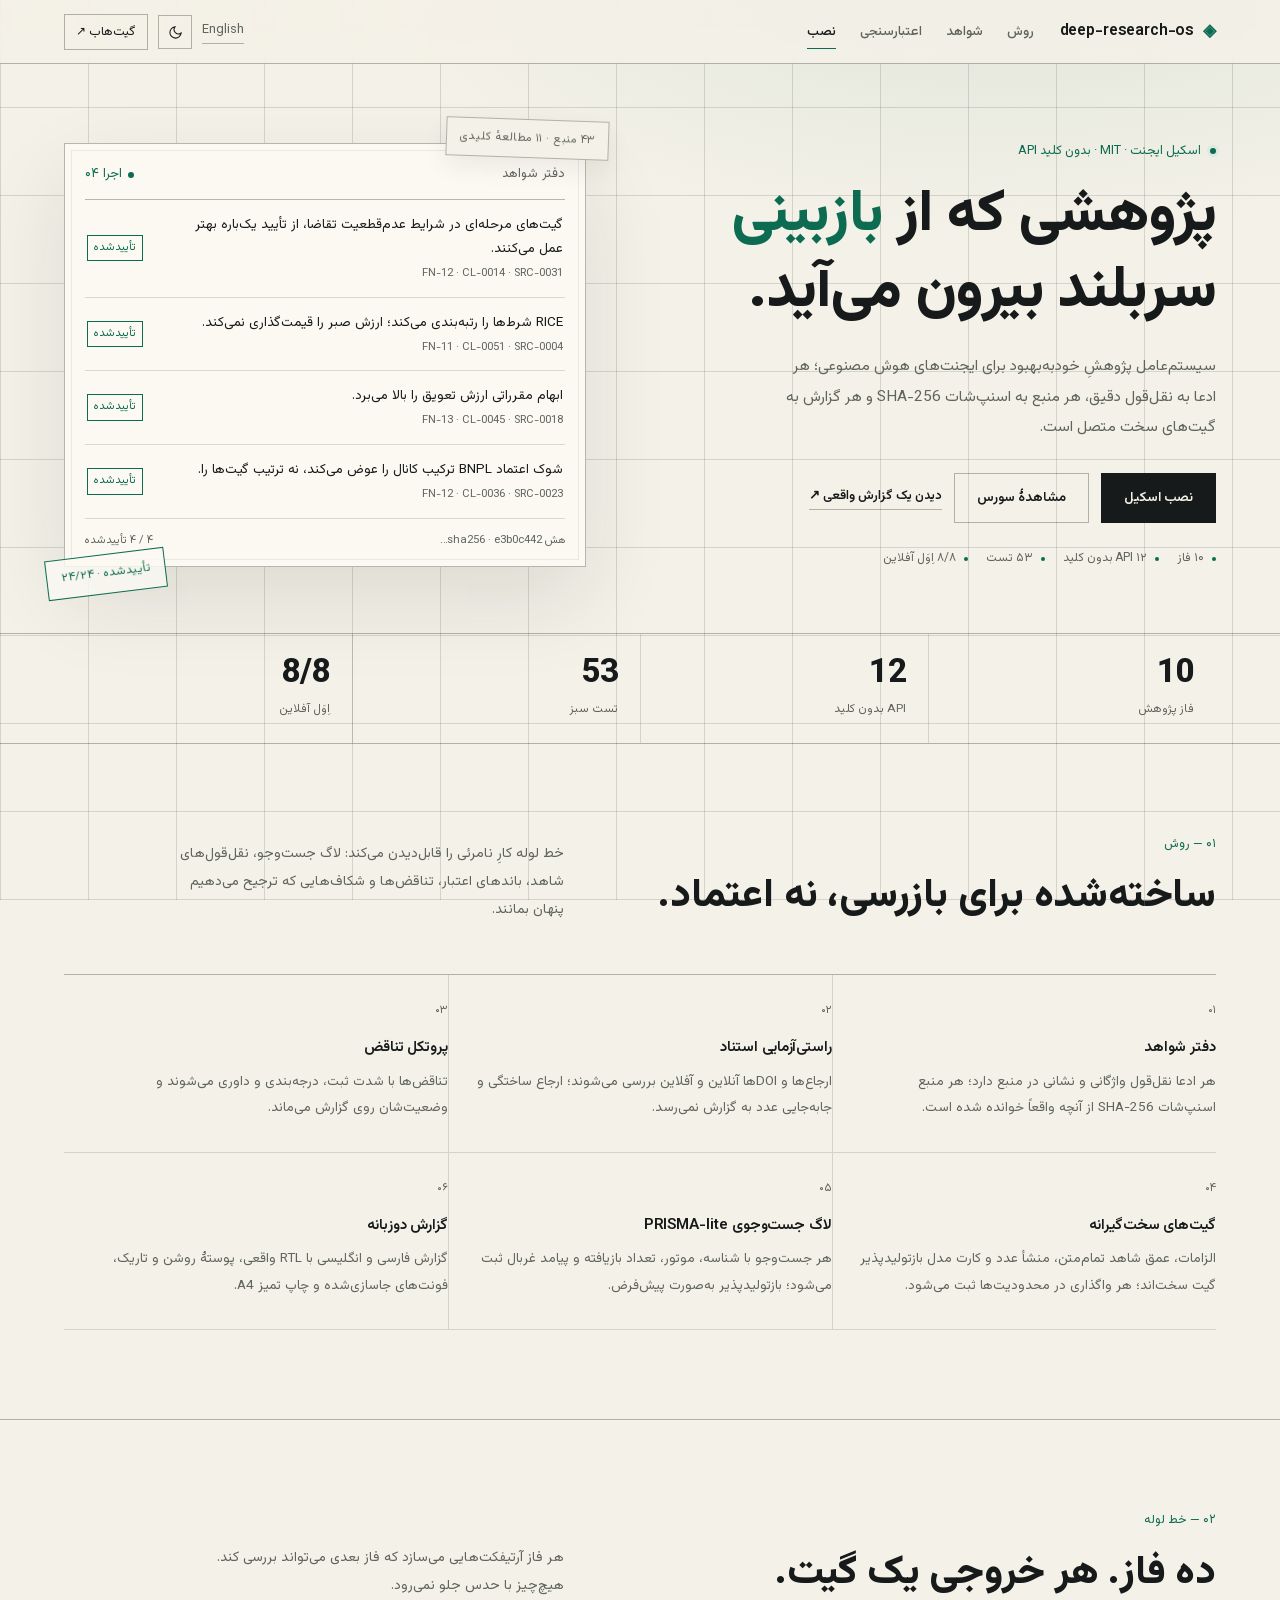
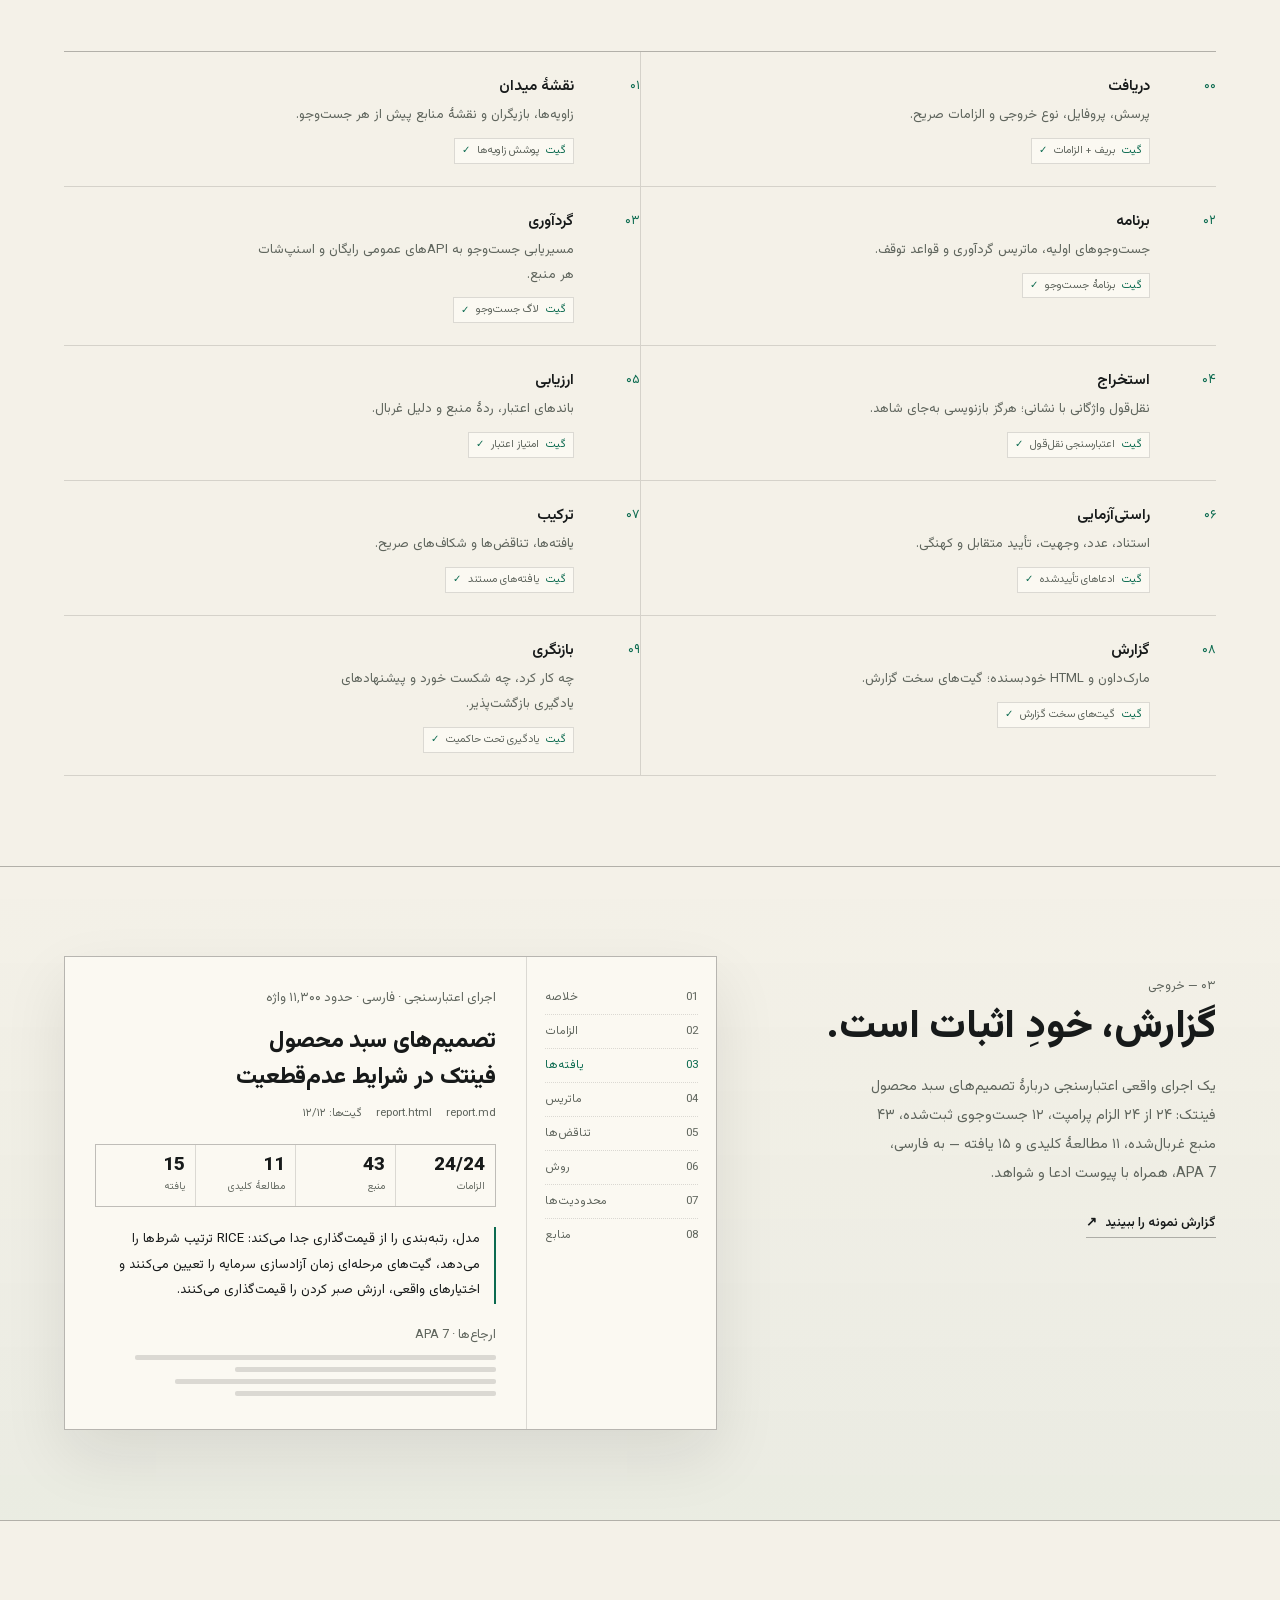
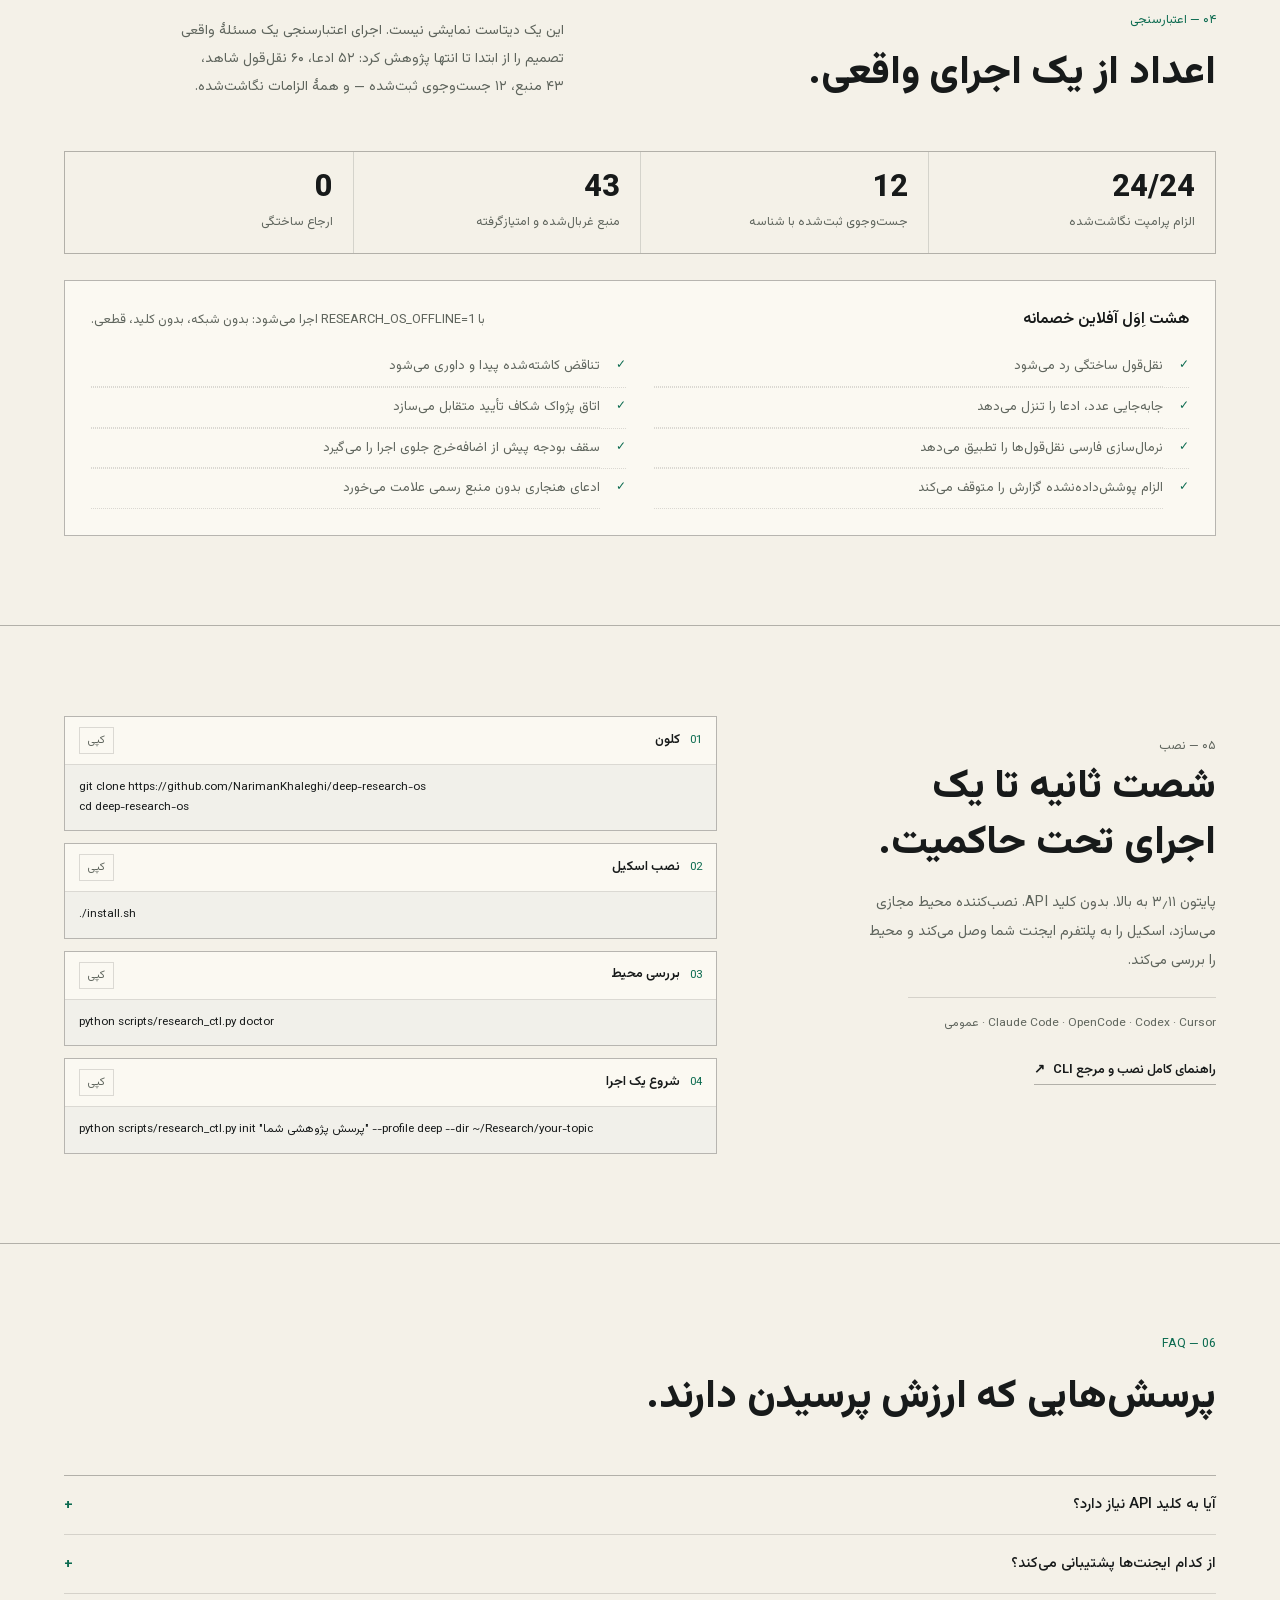
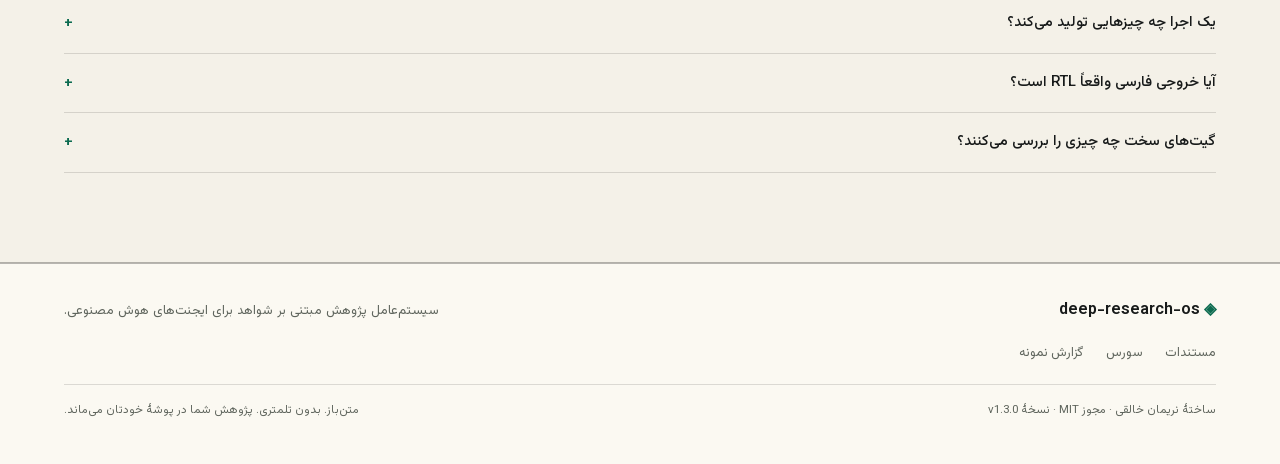
==== commit 98f60ae2: "feat(v1.3.0): model-card rigor, evidence depth and numeric provenance gates" ====
--- a/docs/fa/index.html
+++ b/docs/fa/index.html
@@ -34,7 +34,7 @@
 <link rel="icon" href="../assets/favicon.svg" type="image/svg+xml">
 <link rel="preload" href="../assets/fonts/vazirmatn-var.woff2" as="font" type="font/woff2" crossorigin>
 <link rel="stylesheet" href="../assets/site.css?v=f79519493f">
-<script type="application/ld+json">{"@context":"https://schema.org","@graph":[{"@type":"SoftwareApplication","name":"deep-research-os","description":"سیستم‌عامل پژوهش متن‌باز برای ایجنت‌های هوش مصنوعی: دفتر شواهد، راستی‌آزمایی استناد، پروتکل تناقض، پوشش الزامات و گزارش دوزبانه با گیت‌های سخت. مجوز MIT، بدون کلید API.","url":"https://narimankhaleghi.github.io/deep-research-os/fa/","image":"https://narimankhaleghi.github.io/deep-research-os/assets/og-fa.png","inLanguage":"fa","applicationCategory":"DeveloperApplication","operatingSystem":"Linux, macOS, Windows","softwareVersion":"1.2.0","codeRepository":"https://github.com/NarimanKhaleghi/deep-research-os","license":"https://opensource.org/license/mit","author":{"@type":"Person","name":"Nariman Khaleghi"},"offers":{"@type":"Offer","price":"0","priceCurrency":"USD"},"featureList":["دفتر شواهد","راستی‌آزمایی استناد","پروتکل تناقض","پوشش الزامات","لاگ جست‌وجوی PRISMA-lite","گزارش دوزبانه"]},{"@type":"FAQPage","inLanguage":"fa","mainEntity":[{"@type":"Question","name":"آیا به کلید API نیاز دارد؟","acceptedAnswer":{"@type":"Answer","text":"نه. دوازده API عمومی رایگان جست‌وجو، واکشی وب و استخراج PDF بدون کلید کار می‌کنند. کلید اختیاری فقط ظرفیت اضافه می‌کند؛ خط لوله برای اجرای بدون کلید طراحی شده است."}},{"@type":"Question","name":"از کدام ایجنت‌ها پشتیبانی می‌کند؟","acceptedAnswer":{"@type":"Answer","text":"Claude Code، OpenCode، Codex، Cursor و هر پوشهٔ اسکیل عمومی. نصب‌کننده پلتفرم‌ها را خودکار تشخیص می‌دهد و گردش‌کار در SKILL.md است."}},{"@type":"Question","name":"یک اجرا چه چیزهایی تولید می‌کند؟","acceptedAnswer":{"@type":"Answer","text":"بریف و برنامه، ژورنال جست‌وجو، اسنپ‌شات منابع، دفتر شواهد، گزارش راستی‌آزمایی، یافته‌ها، report.md، گزارش HTML خودبسنده و بازنگری."}},{"@type":"Question","name":"آیا خروجی فارسی واقعاً RTL است؟","acceptedAnswer":{"@type":"Answer","text":"بله. گزارش‌ها به انگلیسی یا فارسی (تشخیص خودکار یا --lang fa) با چیدمان راست‌به‌چپ، فونت وزیرمتن جاسازی‌شده، برچسب‌های ترجمه‌شده و ارجاع APA 7 رندر می‌شوند."}},{"@type":"Question","name":"گیت‌های سخت چه چیزی را بررسی می‌کنند؟","acceptedAnswer":{"@type":"Answer","text":"حل‌شدن شناسه‌ها، استناد هر سطر واقعی، تطابق اعداد با منابع، نبود جای‌نگهدار، نمایش تناقض‌های باز، برچسب ادعاهای ضعیف، پوشش الزامات و کامل‌بودن فیلدهای کتاب‌شناسی."}}]},{"@type":"HowTo","name":"شصت ثانیه تا یک اجرای تحت حاکمیت.","description":"پایتون ۳٫۱۱ به بالا. بدون کلید API. نصب‌کننده محیط مجازی می‌سازد، اسکیل را به پلتفرم ایجنت شما وصل می‌کند و محیط را بررسی می‌کند.","inLanguage":"fa","url":"https://narimankhaleghi.github.io/deep-research-os/fa/#install","step":[{"@type":"HowToStep","position":1,"name":"کلون","text":"کلون: git clone https://github.com/NarimanKhaleghi/deep-research-os\ncd deep-research-os"},{"@type":"HowToStep","position":2,"name":"نصب اسکیل","text":"نصب اسکیل: ./install.sh"},{"@type":"HowToStep","position":3,"name":"بررسی محیط","text":"بررسی محیط: python scripts/research_ctl.py doctor"},{"@type":"HowToStep","position":4,"name":"شروع یک اجرا","text":"شروع یک اجرا: python scripts/research_ctl.py init \"پرسش پژوهشی شما\" --profile deep --dir ~/Research/your-topic"}]}]}</script>
+<script type="application/ld+json">{"@context":"https://schema.org","@graph":[{"@type":"SoftwareApplication","name":"deep-research-os","description":"سیستم‌عامل پژوهش متن‌باز برای ایجنت‌های هوش مصنوعی: دفتر شواهد، راستی‌آزمایی استناد، پروتکل تناقض، پوشش الزامات و گزارش دوزبانه با گیت‌های سخت. مجوز MIT، بدون کلید API.","url":"https://narimankhaleghi.github.io/deep-research-os/fa/","image":"https://narimankhaleghi.github.io/deep-research-os/assets/og-fa.png","inLanguage":"fa","applicationCategory":"DeveloperApplication","operatingSystem":"Linux, macOS, Windows","softwareVersion":"1.3.0","codeRepository":"https://github.com/NarimanKhaleghi/deep-research-os","license":"https://opensource.org/license/mit","author":{"@type":"Person","name":"Nariman Khaleghi"},"offers":{"@type":"Offer","price":"0","priceCurrency":"USD"},"featureList":["دفتر شواهد","راستی‌آزمایی استناد","پروتکل تناقض","گیت‌های سخت‌گیرانه","لاگ جست‌وجوی PRISMA-lite","گزارش دوزبانه"]},{"@type":"FAQPage","inLanguage":"fa","mainEntity":[{"@type":"Question","name":"آیا به کلید API نیاز دارد؟","acceptedAnswer":{"@type":"Answer","text":"نه. دوازده API عمومی رایگان جست‌وجو، واکشی وب و استخراج PDF بدون کلید کار می‌کنند. کلید اختیاری فقط ظرفیت اضافه می‌کند؛ خط لوله برای اجرای بدون کلید طراحی شده است."}},{"@type":"Question","name":"از کدام ایجنت‌ها پشتیبانی می‌کند؟","acceptedAnswer":{"@type":"Answer","text":"Claude Code، OpenCode، Codex، Cursor و هر پوشهٔ اسکیل عمومی. نصب‌کننده پلتفرم‌ها را خودکار تشخیص می‌دهد و گردش‌کار در SKILL.md است."}},{"@type":"Question","name":"یک اجرا چه چیزهایی تولید می‌کند؟","acceptedAnswer":{"@type":"Answer","text":"بریف و برنامه، ژورنال جست‌وجو، اسنپ‌شات منابع، دفتر شواهد، گزارش راستی‌آزمایی، یافته‌ها، report.md، گزارش HTML خودبسنده و بازنگری."}},{"@type":"Question","name":"آیا خروجی فارسی واقعاً RTL است؟","acceptedAnswer":{"@type":"Answer","text":"بله. گزارش‌ها به انگلیسی یا فارسی (تشخیص خودکار یا --lang fa) با چیدمان راست‌به‌چپ، فونت وزیرمتن جاسازی‌شده، برچسب‌های ترجمه‌شده و ارجاع APA 7 رندر می‌شوند."}},{"@type":"Question","name":"گیت‌های سخت چه چیزی را بررسی می‌کنند؟","acceptedAnswer":{"@type":"Answer","text":"حل‌شدن شناسه‌ها، استناد هر سطر واقعی، تطابق اعداد و تاریخ منابع، نبود جای‌نگهدار، نمایش تناقض‌های باز، برچسب ادعاهای ضعیف، پوشش الزامات، کامل‌بودن فیلدهای کتاب‌شناسی و کارت مدل بازتولیدپذیر برای ادعاهای محاسباتی."}}]},{"@type":"HowTo","name":"شصت ثانیه تا یک اجرای تحت حاکمیت.","description":"پایتون ۳٫۱۱ به بالا. بدون کلید API. نصب‌کننده محیط مجازی می‌سازد، اسکیل را به پلتفرم ایجنت شما وصل می‌کند و محیط را بررسی می‌کند.","inLanguage":"fa","url":"https://narimankhaleghi.github.io/deep-research-os/fa/#install","step":[{"@type":"HowToStep","position":1,"name":"کلون","text":"کلون: git clone https://github.com/NarimanKhaleghi/deep-research-os\ncd deep-research-os"},{"@type":"HowToStep","position":2,"name":"نصب اسکیل","text":"نصب اسکیل: ./install.sh"},{"@type":"HowToStep","position":3,"name":"بررسی محیط","text":"بررسی محیط: python scripts/research_ctl.py doctor"},{"@type":"HowToStep","position":4,"name":"شروع یک اجرا","text":"شروع یک اجرا: python scripts/research_ctl.py init \"پرسش پژوهشی شما\" --profile deep --dir ~/Research/your-topic"}]}]}</script>
 <script>
 (function(){document.documentElement.classList.add("js");try{var t=localStorage.getItem("dro.theme");if(t){document.documentElement.setAttribute("data-theme",t);}}catch(e){}})();
 </script>
@@ -80,7 +80,7 @@
           <a class="link-arrow" href="samples/report.html">دیدن یک گزارش واقعی <span aria-hidden="true">↗</span></a>
         </div>
         <ul class="proof">
-<li>۱۰ فاز</li><li>۱۲ API بدون کلید</li><li>۴۹ تست</li><li>۸/۸ اِوَل آفلاین</li>        </ul>
+<li>۱۰ فاز</li><li>۱۲ API بدون کلید</li><li>۵۳ تست</li><li>۸/۸ اِوَل آفلاین</li>        </ul>
       </div>
       <div class="hero-art">
         <div class="slip">۴۳ منبع · ۱۱ مطالعهٔ کلیدی</div>
@@ -118,7 +118,7 @@
       <div class="band">
         <div class="metric"><div class="mvalue" data-count="10">10</div><div class="mlabel">فاز پژوهش</div></div>
         <div class="metric"><div class="mvalue" data-count="12">12</div><div class="mlabel">API بدون کلید</div></div>
-        <div class="metric"><div class="mvalue" data-count="49">49</div><div class="mlabel">تست سبز</div></div>
+        <div class="metric"><div class="mvalue" data-count="53">53</div><div class="mlabel">تست سبز</div></div>
         <div class="metric"><div class="mvalue" data-count="8/8">8/8</div><div class="mlabel">اِوَل آفلاین</div></div>
       </div>
     </div>
@@ -148,8 +148,8 @@
         </article>
         <article class="fitem reveal" style="--i:3">
           <div class="fnum">۰۴</div>
-          <h3>پوشش الزامات</h3>
-          <p>هر الزام پرامپت به لنگرِّی در گزارش نگاشت می‌شود که واقعاً وجود دارد، یا با دلیل واگذار می‌شود.</p>
+          <h3>گیت‌های سخت‌گیرانه</h3>
+          <p>الزامات، عمق شاهد تمام‌متن، منشأ عدد و کارت مدل بازتولیدپذیر گیت سخت‌اند؛ هر واگذاری در محدودیت‌ها ثبت می‌شود.</p>
         </article>
         <article class="fitem reveal" style="--i:4">
           <div class="fnum">۰۵</div>
@@ -241,7 +241,7 @@
           <div class="pbody">
             <h3>گزارش</h3>
             <p>مارک‌داون و HTML خودبسنده؛ گیت‌های سخت گزارش.</p>
-            <span class="pgate"><span>گیت</span> ۱۲ بررسی سخت</span>
+            <span class="pgate"><span>گیت</span> گیت‌های سخت گزارش</span>
           </div>
         </li>
         <li class="phase reveal" style="--i:9">
@@ -387,7 +387,7 @@
         </details>
         <details>
           <summary>گیت‌های سخت چه چیزی را بررسی می‌کنند؟</summary>
-          <p>حل‌شدن شناسه‌ها، استناد هر سطر واقعی، تطابق اعداد با منابع، نبود جای‌نگهدار، نمایش تناقض‌های باز، برچسب ادعاهای ضعیف، پوشش الزامات و کامل‌بودن فیلدهای کتاب‌شناسی.</p>
+          <p>حل‌شدن شناسه‌ها، استناد هر سطر واقعی، تطابق اعداد و تاریخ منابع، نبود جای‌نگهدار، نمایش تناقض‌های باز، برچسب ادعاهای ضعیف، پوشش الزامات، کامل‌بودن فیلدهای کتاب‌شناسی و کارت مدل بازتولیدپذیر برای ادعاهای محاسباتی.</p>
         </details>
       </div>
     </div>
@@ -406,7 +406,7 @@
       <a href="samples/report.html">گزارش نمونه</a>
     </div>
     <div class="foot-legal">
-      <span>ساختهٔ نریمان خالقی · مجوز MIT · نسخهٔ v1.2.0</span>
+      <span>ساختهٔ نریمان خالقی · مجوز MIT · نسخهٔ v1.3.0</span>
       <span>متن‌باز. بدون تلمتری. پژوهش شما در پوشهٔ خودتان می‌ماند.</span>
     </div>
   </div>
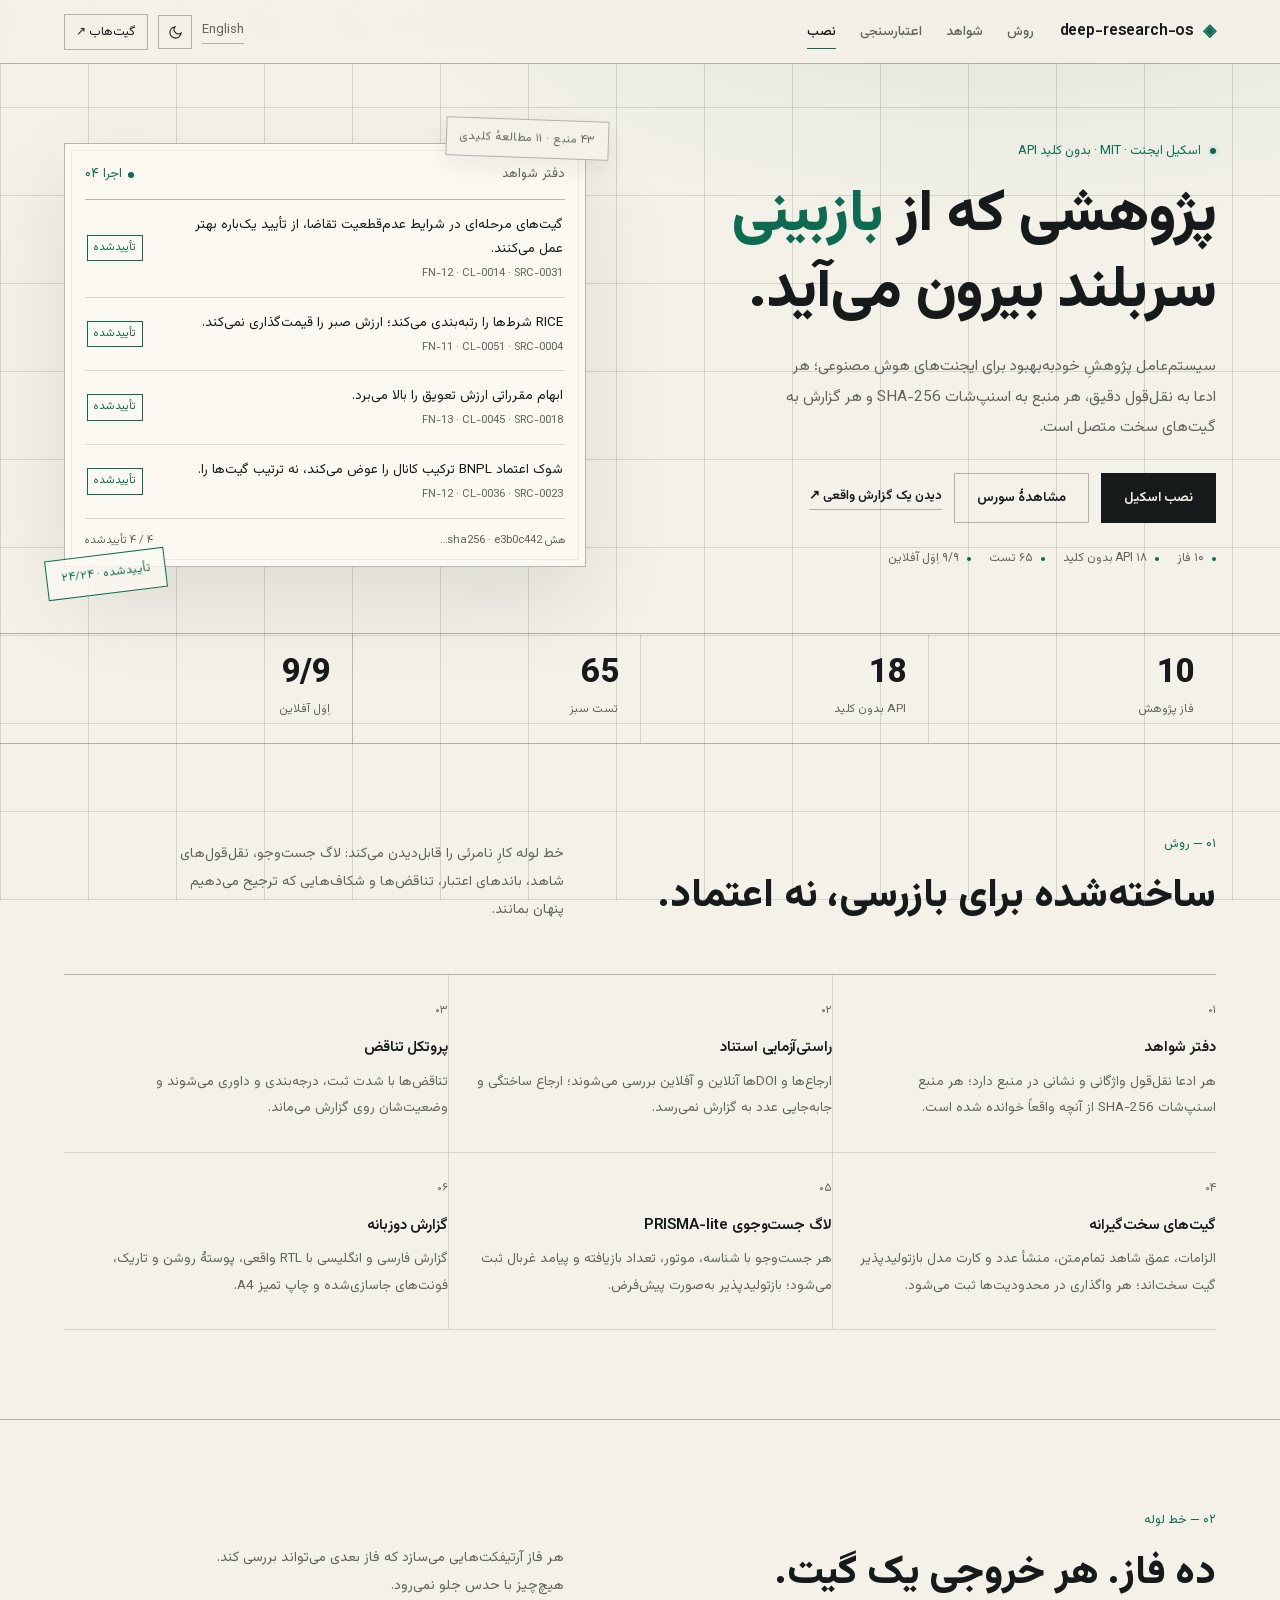
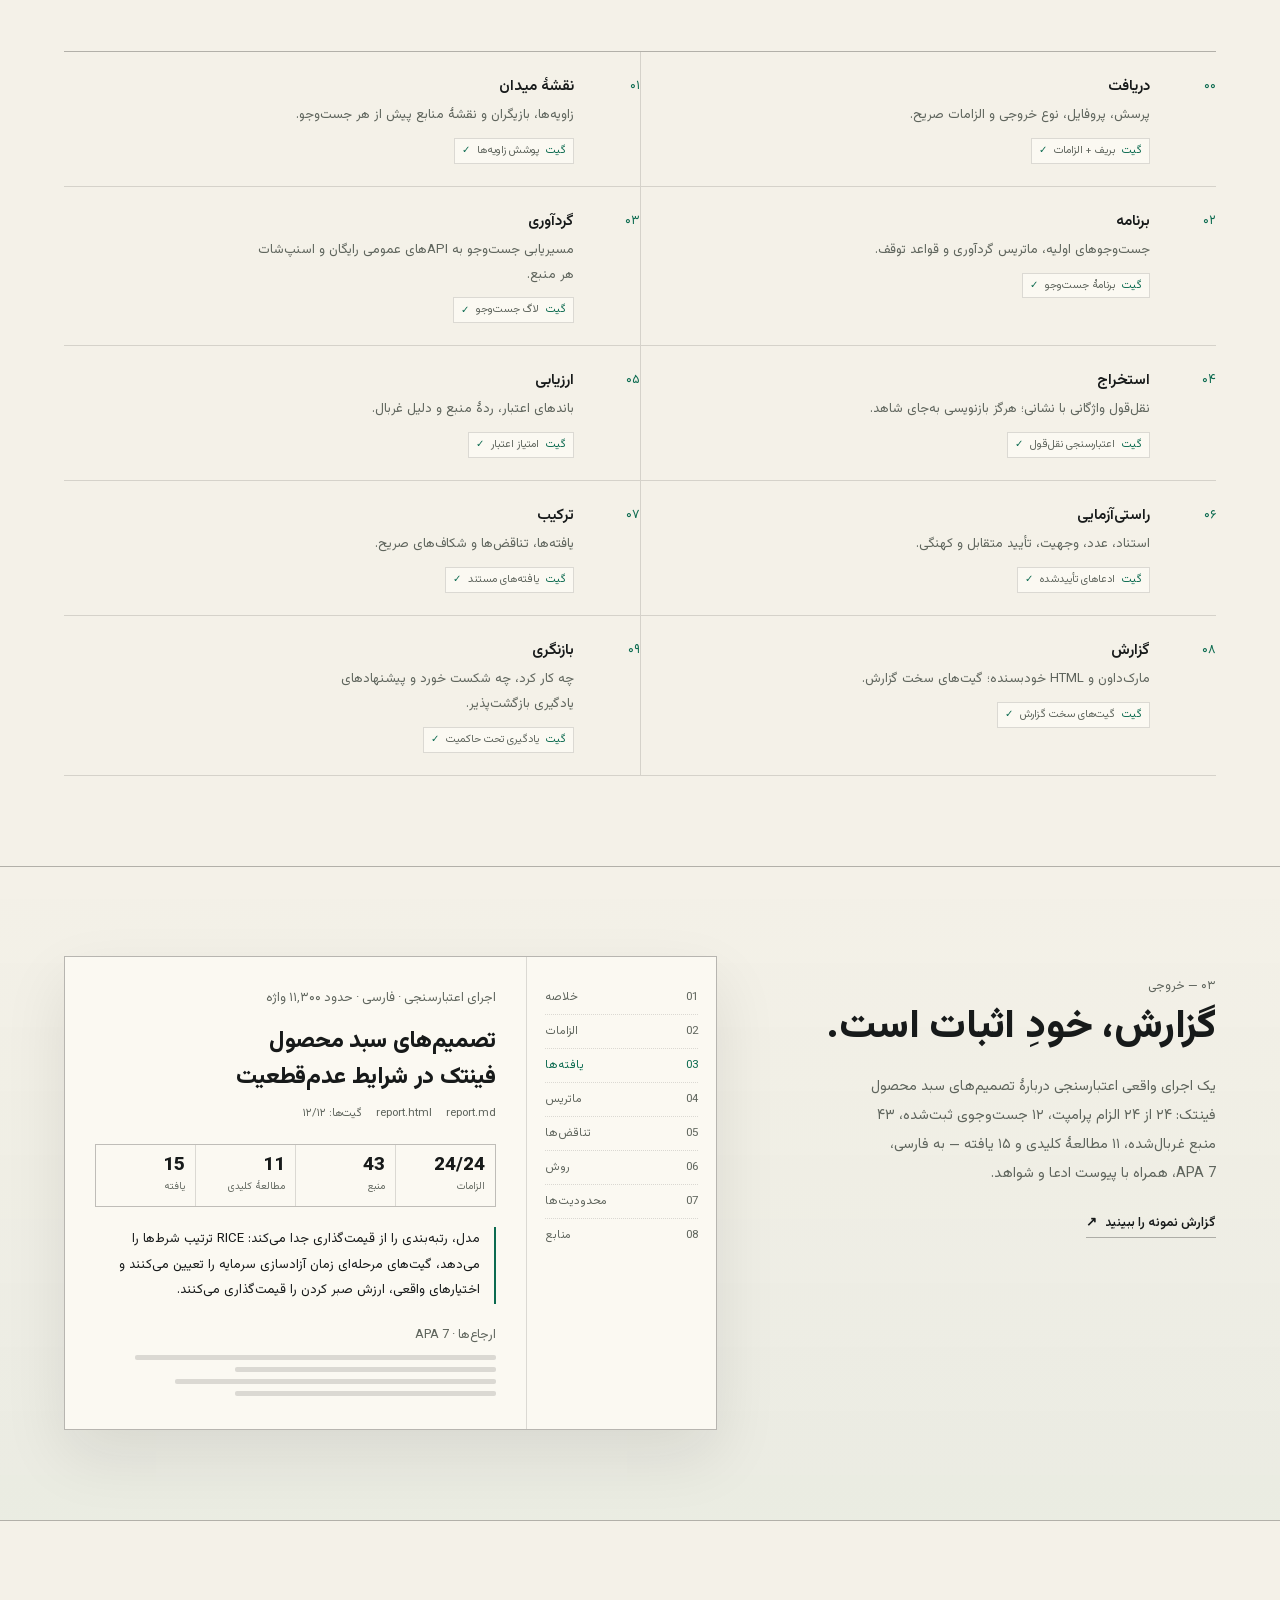
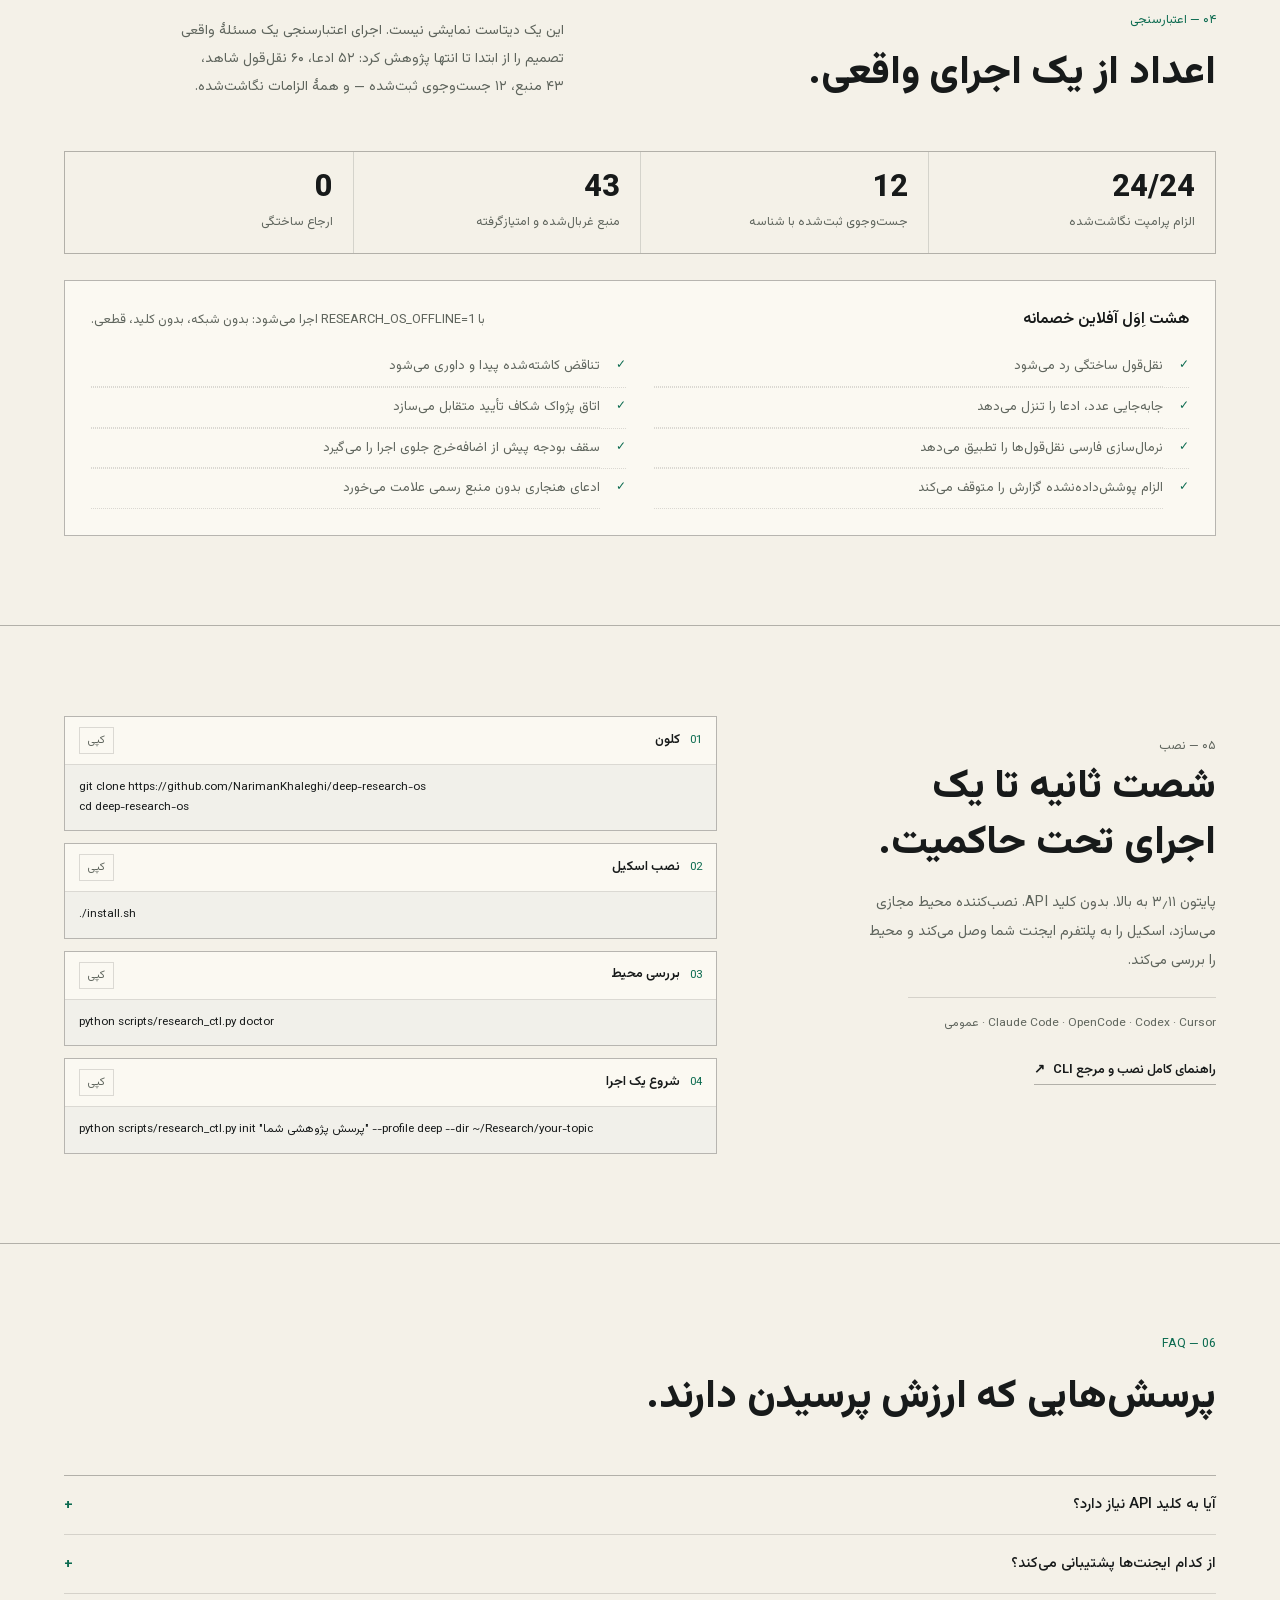
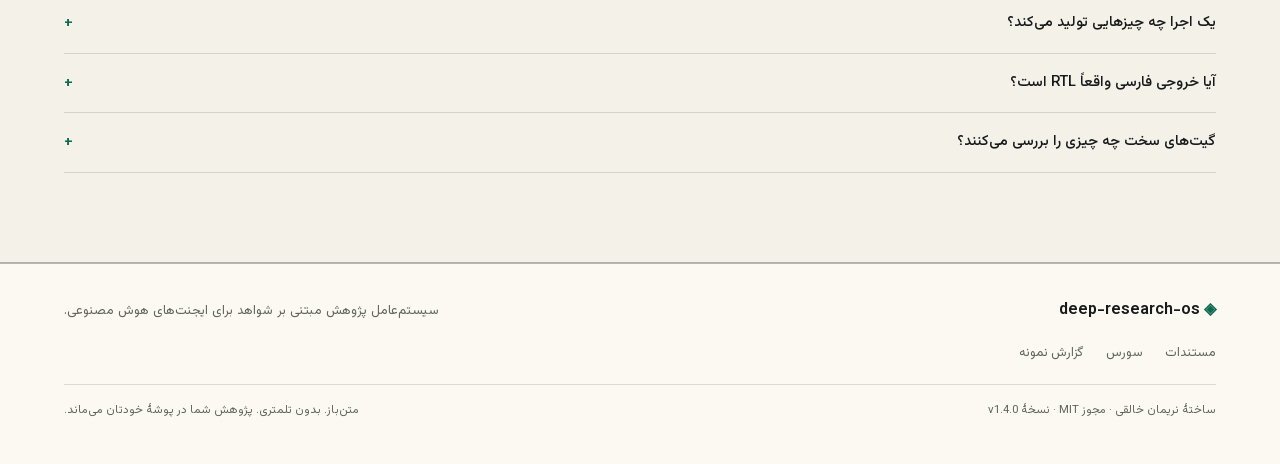
==== commit b7742cbd: "feat(v1.4.0): lawful full-text verification and academic manuscript pipeline Full-text-first evidenc" ====
--- a/docs/fa/index.html
+++ b/docs/fa/index.html
@@ -34,7 +34,7 @@
 <link rel="icon" href="../assets/favicon.svg" type="image/svg+xml">
 <link rel="preload" href="../assets/fonts/vazirmatn-var.woff2" as="font" type="font/woff2" crossorigin>
 <link rel="stylesheet" href="../assets/site.css?v=f79519493f">
-<script type="application/ld+json">{"@context":"https://schema.org","@graph":[{"@type":"SoftwareApplication","name":"deep-research-os","description":"سیستم‌عامل پژوهش متن‌باز برای ایجنت‌های هوش مصنوعی: دفتر شواهد، راستی‌آزمایی استناد، پروتکل تناقض، پوشش الزامات و گزارش دوزبانه با گیت‌های سخت. مجوز MIT، بدون کلید API.","url":"https://narimankhaleghi.github.io/deep-research-os/fa/","image":"https://narimankhaleghi.github.io/deep-research-os/assets/og-fa.png","inLanguage":"fa","applicationCategory":"DeveloperApplication","operatingSystem":"Linux, macOS, Windows","softwareVersion":"1.3.0","codeRepository":"https://github.com/NarimanKhaleghi/deep-research-os","license":"https://opensource.org/license/mit","author":{"@type":"Person","name":"Nariman Khaleghi"},"offers":{"@type":"Offer","price":"0","priceCurrency":"USD"},"featureList":["دفتر شواهد","راستی‌آزمایی استناد","پروتکل تناقض","گیت‌های سخت‌گیرانه","لاگ جست‌وجوی PRISMA-lite","گزارش دوزبانه"]},{"@type":"FAQPage","inLanguage":"fa","mainEntity":[{"@type":"Question","name":"آیا به کلید API نیاز دارد؟","acceptedAnswer":{"@type":"Answer","text":"نه. دوازده API عمومی رایگان جست‌وجو، واکشی وب و استخراج PDF بدون کلید کار می‌کنند. کلید اختیاری فقط ظرفیت اضافه می‌کند؛ خط لوله برای اجرای بدون کلید طراحی شده است."}},{"@type":"Question","name":"از کدام ایجنت‌ها پشتیبانی می‌کند؟","acceptedAnswer":{"@type":"Answer","text":"Claude Code، OpenCode، Codex، Cursor و هر پوشهٔ اسکیل عمومی. نصب‌کننده پلتفرم‌ها را خودکار تشخیص می‌دهد و گردش‌کار در SKILL.md است."}},{"@type":"Question","name":"یک اجرا چه چیزهایی تولید می‌کند؟","acceptedAnswer":{"@type":"Answer","text":"بریف و برنامه، ژورنال جست‌وجو، اسنپ‌شات منابع، دفتر شواهد، گزارش راستی‌آزمایی، یافته‌ها، report.md، گزارش HTML خودبسنده و بازنگری."}},{"@type":"Question","name":"آیا خروجی فارسی واقعاً RTL است؟","acceptedAnswer":{"@type":"Answer","text":"بله. گزارش‌ها به انگلیسی یا فارسی (تشخیص خودکار یا --lang fa) با چیدمان راست‌به‌چپ، فونت وزیرمتن جاسازی‌شده، برچسب‌های ترجمه‌شده و ارجاع APA 7 رندر می‌شوند."}},{"@type":"Question","name":"گیت‌های سخت چه چیزی را بررسی می‌کنند؟","acceptedAnswer":{"@type":"Answer","text":"حل‌شدن شناسه‌ها، استناد هر سطر واقعی، تطابق اعداد و تاریخ منابع، نبود جای‌نگهدار، نمایش تناقض‌های باز، برچسب ادعاهای ضعیف، پوشش الزامات، کامل‌بودن فیلدهای کتاب‌شناسی و کارت مدل بازتولیدپذیر برای ادعاهای محاسباتی."}}]},{"@type":"HowTo","name":"شصت ثانیه تا یک اجرای تحت حاکمیت.","description":"پایتون ۳٫۱۱ به بالا. بدون کلید API. نصب‌کننده محیط مجازی می‌سازد، اسکیل را به پلتفرم ایجنت شما وصل می‌کند و محیط را بررسی می‌کند.","inLanguage":"fa","url":"https://narimankhaleghi.github.io/deep-research-os/fa/#install","step":[{"@type":"HowToStep","position":1,"name":"کلون","text":"کلون: git clone https://github.com/NarimanKhaleghi/deep-research-os\ncd deep-research-os"},{"@type":"HowToStep","position":2,"name":"نصب اسکیل","text":"نصب اسکیل: ./install.sh"},{"@type":"HowToStep","position":3,"name":"بررسی محیط","text":"بررسی محیط: python scripts/research_ctl.py doctor"},{"@type":"HowToStep","position":4,"name":"شروع یک اجرا","text":"شروع یک اجرا: python scripts/research_ctl.py init \"پرسش پژوهشی شما\" --profile deep --dir ~/Research/your-topic"}]}]}</script>
+<script type="application/ld+json">{"@context":"https://schema.org","@graph":[{"@type":"SoftwareApplication","name":"deep-research-os","description":"سیستم‌عامل پژوهش متن‌باز برای ایجنت‌های هوش مصنوعی: دفتر شواهد، راستی‌آزمایی استناد، پروتکل تناقض، پوشش الزامات و گزارش دوزبانه با گیت‌های سخت. مجوز MIT، بدون کلید API.","url":"https://narimankhaleghi.github.io/deep-research-os/fa/","image":"https://narimankhaleghi.github.io/deep-research-os/assets/og-fa.png","inLanguage":"fa","applicationCategory":"DeveloperApplication","operatingSystem":"Linux, macOS, Windows","softwareVersion":"1.4.0","codeRepository":"https://github.com/NarimanKhaleghi/deep-research-os","license":"https://opensource.org/license/mit","author":{"@type":"Person","name":"Nariman Khaleghi"},"offers":{"@type":"Offer","price":"0","priceCurrency":"USD"},"featureList":["دفتر شواهد","راستی‌آزمایی استناد","پروتکل تناقض","گیت‌های سخت‌گیرانه","لاگ جست‌وجوی PRISMA-lite","گزارش دوزبانه"]},{"@type":"FAQPage","inLanguage":"fa","mainEntity":[{"@type":"Question","name":"آیا به کلید API نیاز دارد؟","acceptedAnswer":{"@type":"Answer","text":"نه. هجده API عمومی رایگان جست‌وجو، واکشی وب و استخراج PDF بدون کلید کار می‌کنند؛ CORE فقط یک کلید اختیاری دارد. کلید اختیاری فقط ظرفیت اضافه می‌کند؛ خط لوله برای اجرای بدون کلید طراحی شده است."}},{"@type":"Question","name":"از کدام ایجنت‌ها پشتیبانی می‌کند؟","acceptedAnswer":{"@type":"Answer","text":"Claude Code، OpenCode، Codex، Cursor و هر پوشهٔ اسکیل عمومی. نصب‌کننده پلتفرم‌ها را خودکار تشخیص می‌دهد و گردش‌کار در SKILL.md است."}},{"@type":"Question","name":"یک اجرا چه چیزهایی تولید می‌کند؟","acceptedAnswer":{"@type":"Answer","text":"بریف و برنامه، ژورنال جست‌وجو، اسنپ‌شات منابع، دفتر شواهد، گزارش راستی‌آزمایی، یافته‌ها، report.md، گزارش HTML خودبسنده و بازنگری."}},{"@type":"Question","name":"آیا خروجی فارسی واقعاً RTL است؟","acceptedAnswer":{"@type":"Answer","text":"بله. گزارش‌ها به انگلیسی یا فارسی (تشخیص خودکار یا --lang fa) با چیدمان راست‌به‌چپ، فونت وزیرمتن جاسازی‌شده، برچسب‌های ترجمه‌شده و ارجاع APA 7 رندر می‌شوند."}},{"@type":"Question","name":"گیت‌های سخت چه چیزی را بررسی می‌کنند؟","acceptedAnswer":{"@type":"Answer","text":"حل‌شدن شناسه‌ها، استناد هر سطر واقعی، تطابق اعداد و تاریخ منابع، نبود جای‌نگهدار، نمایش تناقض‌های باز، برچسب ادعاهای ضعیف، پوشش الزامات، کامل‌بودن فیلدهای کتاب‌شناسی و کارت مدل بازتولیدپذیر برای ادعاهای محاسباتی."}}]},{"@type":"HowTo","name":"شصت ثانیه تا یک اجرای تحت حاکمیت.","description":"پایتون ۳٫۱۱ به بالا. بدون کلید API. نصب‌کننده محیط مجازی می‌سازد، اسکیل را به پلتفرم ایجنت شما وصل می‌کند و محیط را بررسی می‌کند.","inLanguage":"fa","url":"https://narimankhaleghi.github.io/deep-research-os/fa/#install","step":[{"@type":"HowToStep","position":1,"name":"کلون","text":"کلون: git clone https://github.com/NarimanKhaleghi/deep-research-os\ncd deep-research-os"},{"@type":"HowToStep","position":2,"name":"نصب اسکیل","text":"نصب اسکیل: ./install.sh"},{"@type":"HowToStep","position":3,"name":"بررسی محیط","text":"بررسی محیط: python scripts/research_ctl.py doctor"},{"@type":"HowToStep","position":4,"name":"شروع یک اجرا","text":"شروع یک اجرا: python scripts/research_ctl.py init \"پرسش پژوهشی شما\" --profile deep --dir ~/Research/your-topic"}]}]}</script>
 <script>
 (function(){document.documentElement.classList.add("js");try{var t=localStorage.getItem("dro.theme");if(t){document.documentElement.setAttribute("data-theme",t);}}catch(e){}})();
 </script>
@@ -80,7 +80,7 @@
           <a class="link-arrow" href="samples/report.html">دیدن یک گزارش واقعی <span aria-hidden="true">↗</span></a>
         </div>
         <ul class="proof">
-<li>۱۰ فاز</li><li>۱۲ API بدون کلید</li><li>۵۳ تست</li><li>۸/۸ اِوَل آفلاین</li>        </ul>
+<li>۱۰ فاز</li><li>۱۸ API بدون کلید</li><li>۶۵ تست</li><li>۹/۹ اِوَل آفلاین</li>        </ul>
       </div>
       <div class="hero-art">
         <div class="slip">۴۳ منبع · ۱۱ مطالعهٔ کلیدی</div>
@@ -117,9 +117,9 @@
     <div class="wrap">
       <div class="band">
         <div class="metric"><div class="mvalue" data-count="10">10</div><div class="mlabel">فاز پژوهش</div></div>
-        <div class="metric"><div class="mvalue" data-count="12">12</div><div class="mlabel">API بدون کلید</div></div>
-        <div class="metric"><div class="mvalue" data-count="53">53</div><div class="mlabel">تست سبز</div></div>
-        <div class="metric"><div class="mvalue" data-count="8/8">8/8</div><div class="mlabel">اِوَل آفلاین</div></div>
+        <div class="metric"><div class="mvalue" data-count="18">18</div><div class="mlabel">API بدون کلید</div></div>
+        <div class="metric"><div class="mvalue" data-count="65">65</div><div class="mlabel">تست سبز</div></div>
+        <div class="metric"><div class="mvalue" data-count="9/9">9/9</div><div class="mlabel">اِوَل آفلاین</div></div>
       </div>
     </div>
   </section>
@@ -371,7 +371,7 @@
       <div class="faq-list reveal">
         <details>
           <summary>آیا به کلید API نیاز دارد؟</summary>
-          <p>نه. دوازده API عمومی رایگان جست‌وجو، واکشی وب و استخراج PDF بدون کلید کار می‌کنند. کلید اختیاری فقط ظرفیت اضافه می‌کند؛ خط لوله برای اجرای بدون کلید طراحی شده است.</p>
+          <p>نه. هجده API عمومی رایگان جست‌وجو، واکشی وب و استخراج PDF بدون کلید کار می‌کنند؛ CORE فقط یک کلید اختیاری دارد. کلید اختیاری فقط ظرفیت اضافه می‌کند؛ خط لوله برای اجرای بدون کلید طراحی شده است.</p>
         </details>
         <details>
           <summary>از کدام ایجنت‌ها پشتیبانی می‌کند؟</summary>
@@ -406,7 +406,7 @@
       <a href="samples/report.html">گزارش نمونه</a>
     </div>
     <div class="foot-legal">
-      <span>ساختهٔ نریمان خالقی · مجوز MIT · نسخهٔ v1.3.0</span>
+      <span>ساختهٔ نریمان خالقی · مجوز MIT · نسخهٔ v1.4.0</span>
       <span>متن‌باز. بدون تلمتری. پژوهش شما در پوشهٔ خودتان می‌ماند.</span>
     </div>
   </div>
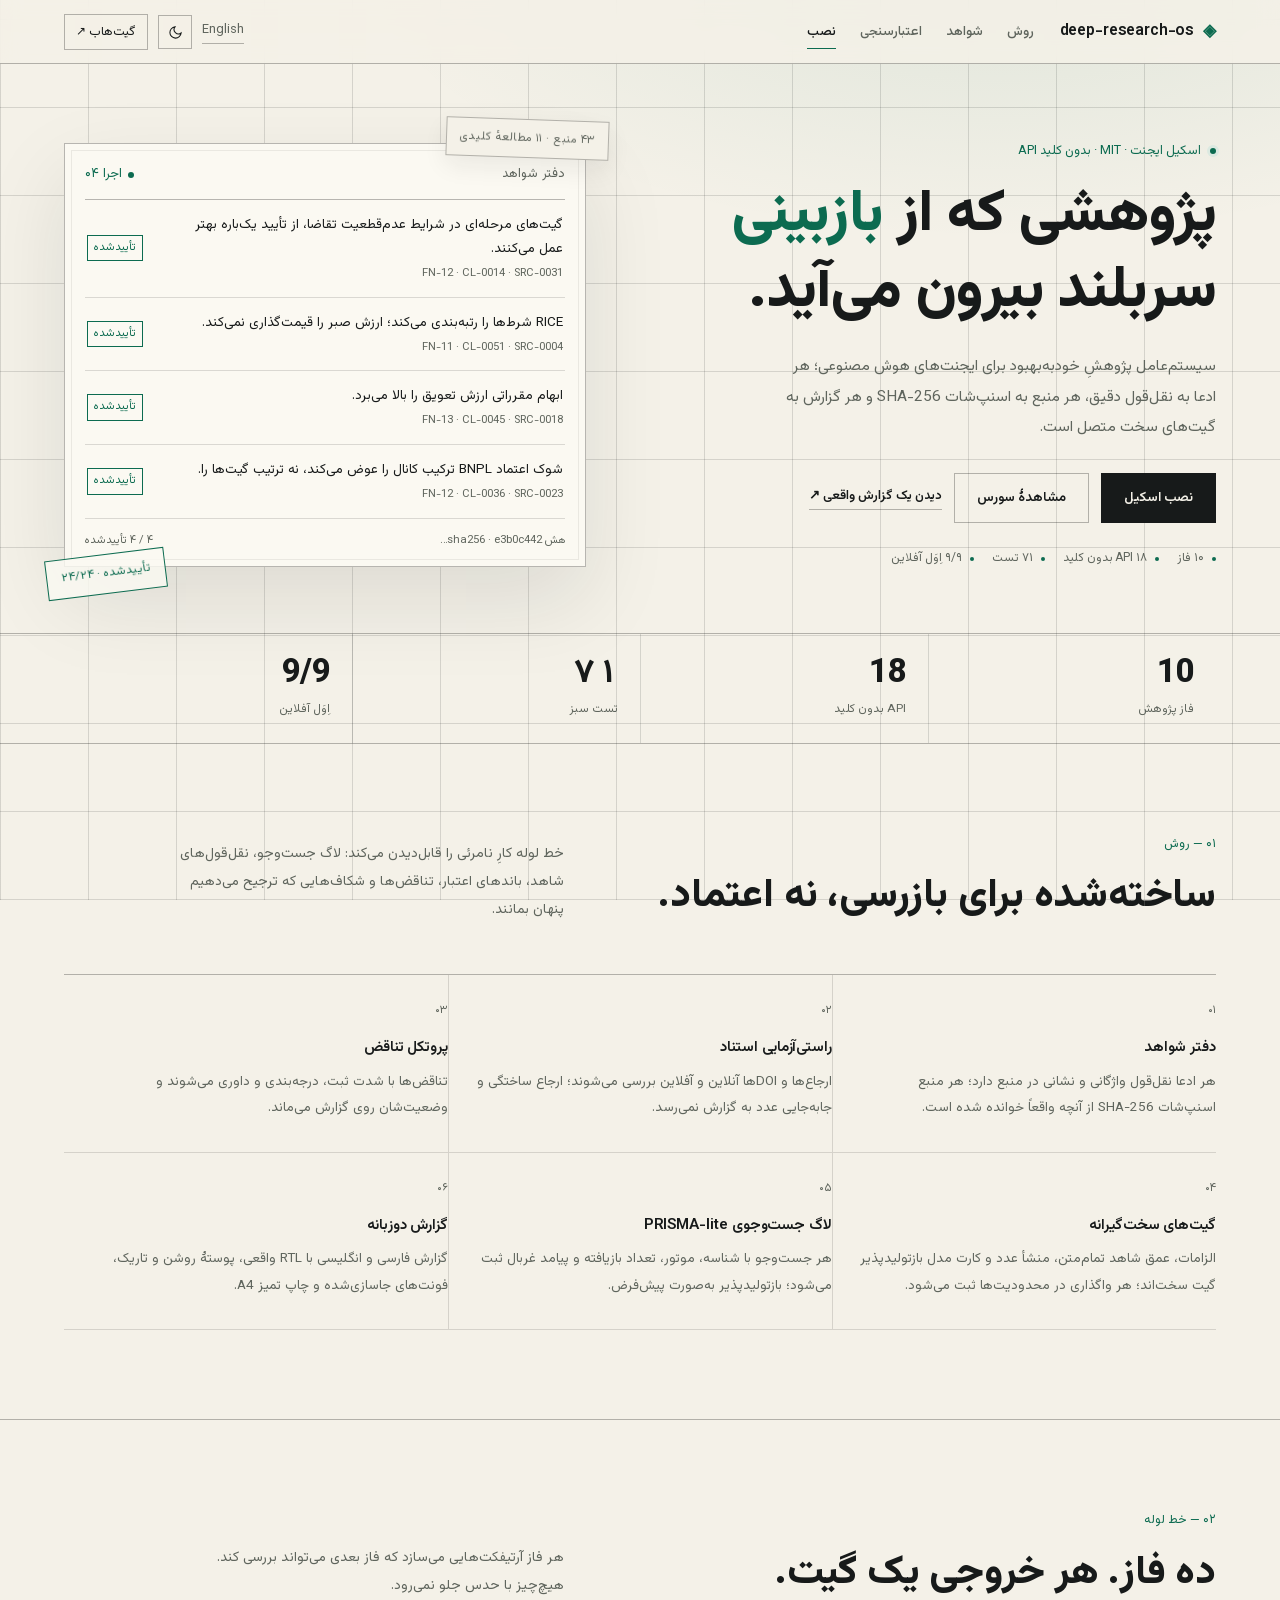
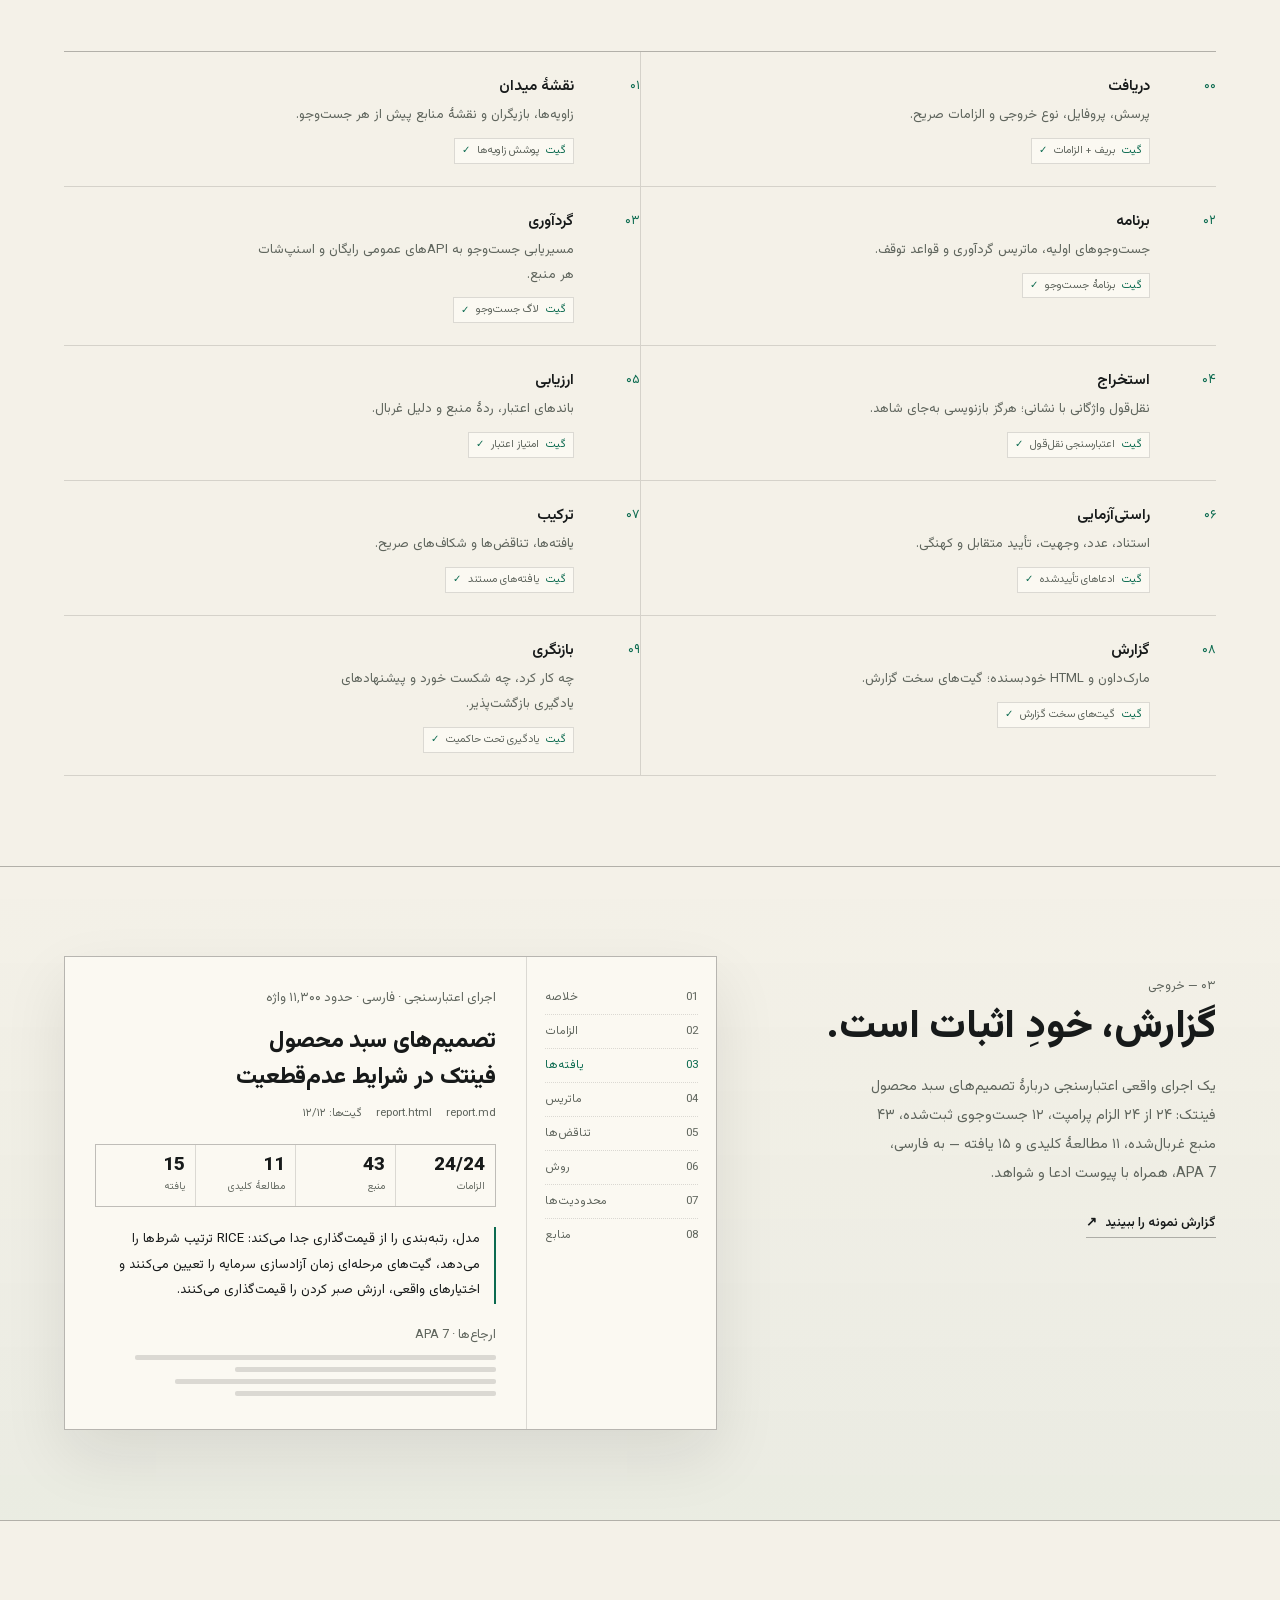
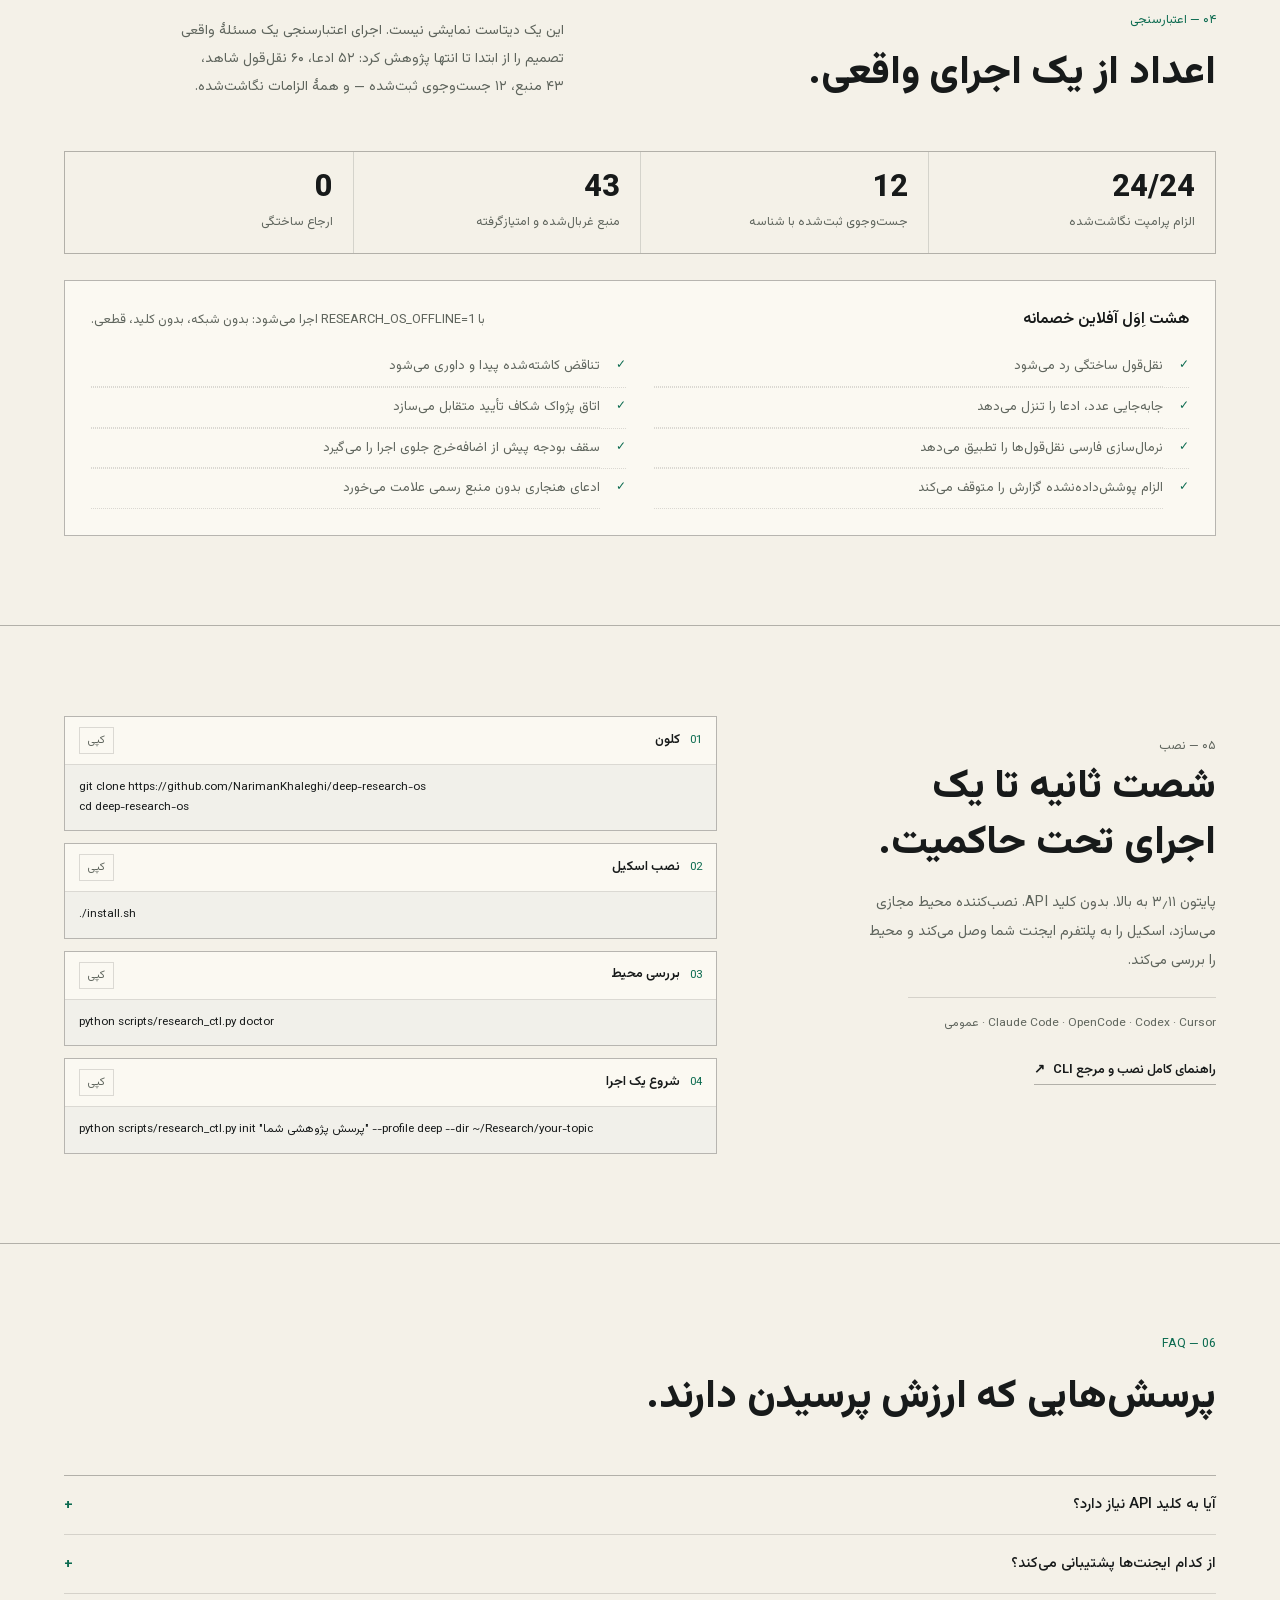
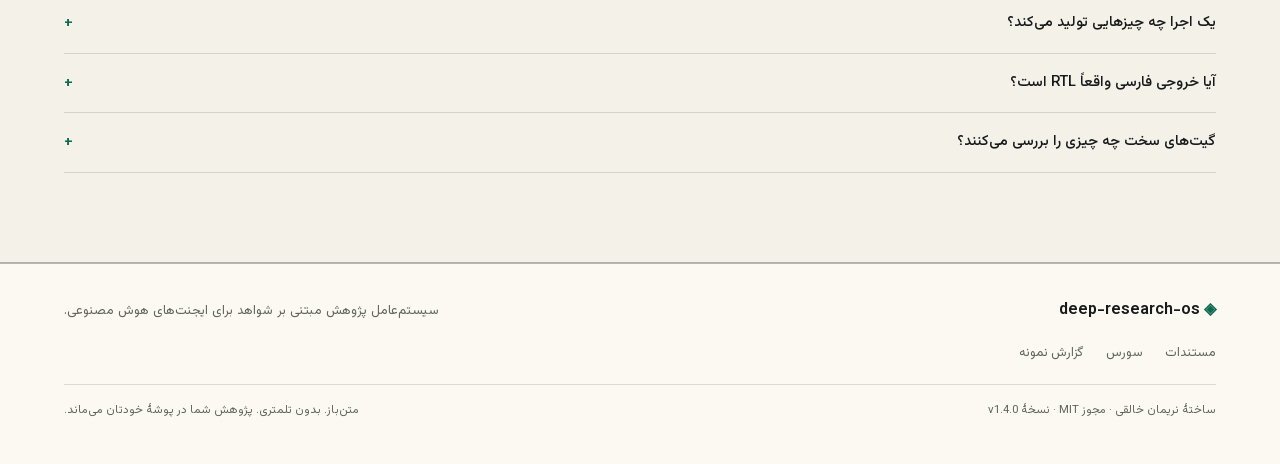
==== commit 520ae147: "fix(v1.4.0): audit hardening for full-text and manuscript gates - validate every redirect hop before" ====
--- a/docs/fa/index.html
+++ b/docs/fa/index.html
@@ -80,7 +80,7 @@
           <a class="link-arrow" href="samples/report.html">دیدن یک گزارش واقعی <span aria-hidden="true">↗</span></a>
         </div>
         <ul class="proof">
-<li>۱۰ فاز</li><li>۱۸ API بدون کلید</li><li>۶۵ تست</li><li>۹/۹ اِوَل آفلاین</li>        </ul>
+<li>۱۰ فاز</li><li>۱۸ API بدون کلید</li><li>۷۱ تست</li><li>۹/۹ اِوَل آفلاین</li>        </ul>
       </div>
       <div class="hero-art">
         <div class="slip">۴۳ منبع · ۱۱ مطالعهٔ کلیدی</div>
@@ -118,7 +118,7 @@
       <div class="band">
         <div class="metric"><div class="mvalue" data-count="10">10</div><div class="mlabel">فاز پژوهش</div></div>
         <div class="metric"><div class="mvalue" data-count="18">18</div><div class="mlabel">API بدون کلید</div></div>
-        <div class="metric"><div class="mvalue" data-count="65">65</div><div class="mlabel">تست سبز</div></div>
+        <div class="metric"><div class="mvalue" data-count="۷۱">۷۱</div><div class="mlabel">تست سبز</div></div>
         <div class="metric"><div class="mvalue" data-count="9/9">9/9</div><div class="mlabel">اِوَل آفلاین</div></div>
       </div>
     </div>
